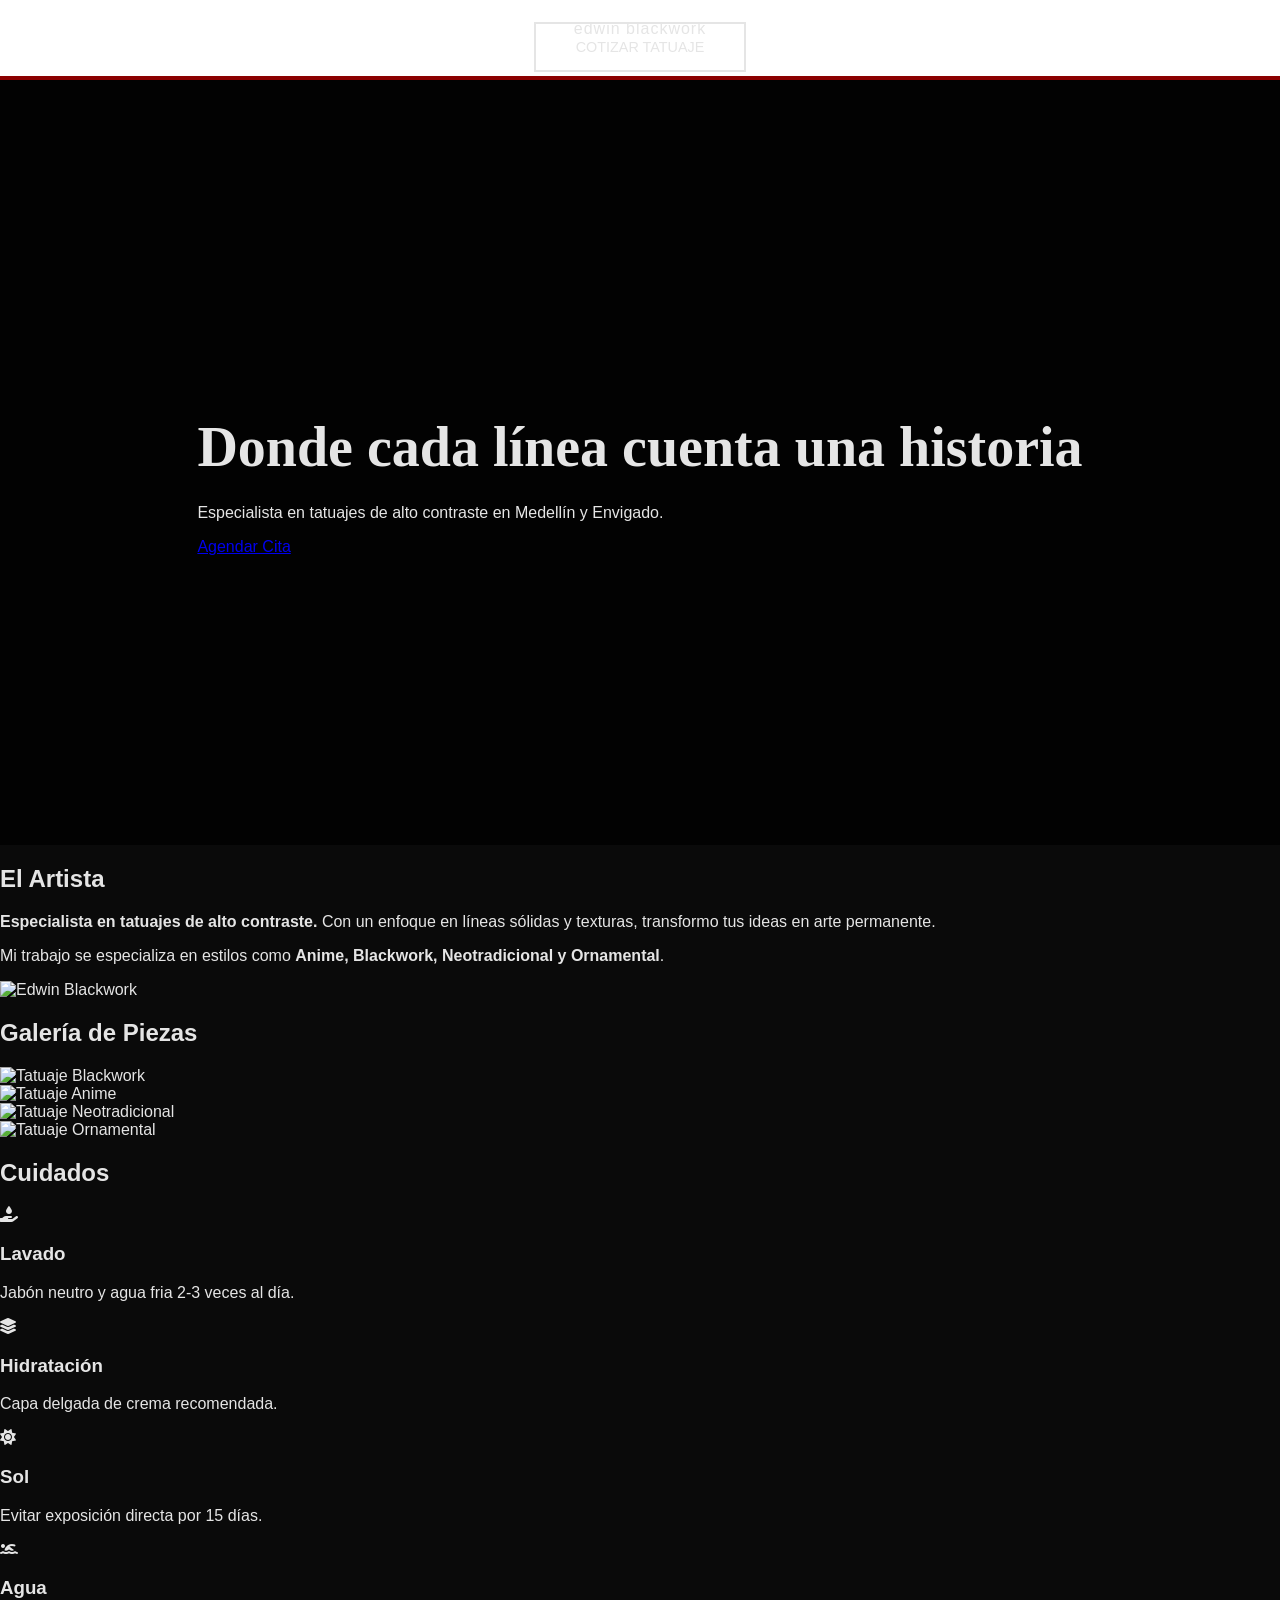
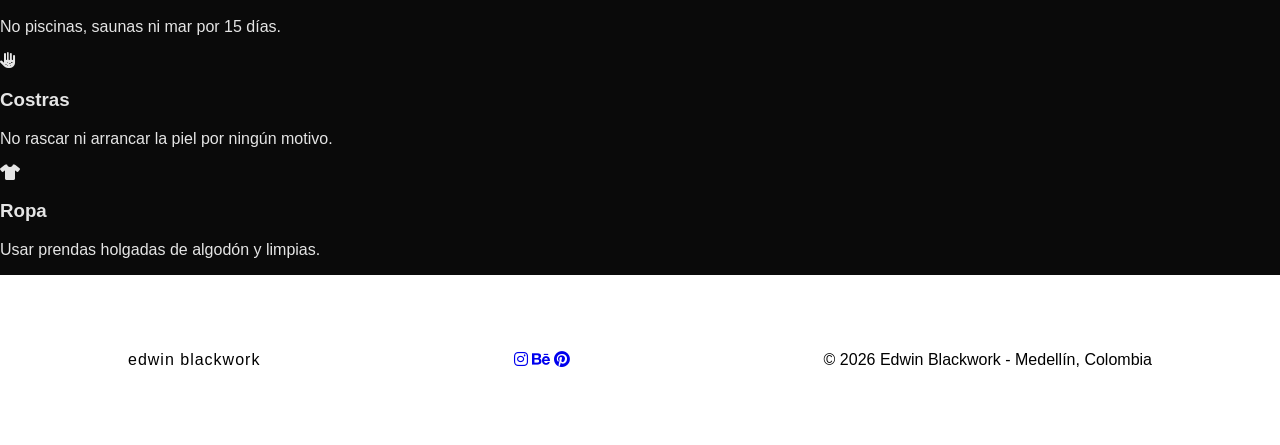
==== index.html @ 397b990a "Update index.html" ====
<!DOCTYPE html>
<html lang="es">
<head>
    <meta charset="UTF-8">
    <meta name="viewport" content="width=device-width, initial-scale=1.0">
    <title>Edwin Blackwork | Tattoo & Art Medellín</title>
    <link href="https://fonts.googleapis.com/css2?family=MedievalSharp&family=Montserrat:wght@300;400;700&display=swap" rel="stylesheet">
    <link rel="stylesheet" href="https://cdnjs.cloudflare.com/ajax/libs/font-awesome/6.0.0/css/all.min.css">
    <link rel="stylesheet" href="style.css">
</head>
<body>

    <header>
        <nav>
            <div class="logo">Edwin Blackwork</div>
            <a href="https://wa.me/573001234567" class="btn-cta">Cotizar Tatuaje</a>
        </nav>
    </header>

    <section class="hero">
        <div class="hero-content">
            <h1>Donde cada línea cuenta una historia</h1>
            <p>Especialista en tatuajes de alto contraste en Medellín y Envigado.</p>
            <a href="https://wa.me/573001234567" class="btn-main">Agendar Cita</a>
        </div>
    </section>

    <section class="about">
        <div class="about-container">
            <div class="about-text">
                <h2 class="section-title">El Artista</h2>
                <p><strong>Especialista en tatuajes de alto contraste.</strong> Con un enfoque en líneas sólidas y texturas, transformo tus ideas en arte permanente.</p>
                <p>Mi trabajo se especializa en estilos como <strong>Anime, Blackwork, Neotradicional y Ornamental</strong>.</p>
            </div>
            <div class="about-image">
                <!-- Aquí puedes poner tu foto de perfil -->
                <img src="perfil-edwin.jpg" alt="Edwin Blackwork">
            </div>
        </div>
    </section>

    <section class="gallery">
        <h2 class="section-title">Galería de Piezas</h2>
        <div class="gallery-grid">
            <!-- Todas las fotos aquí deben ser 1080x1350 -->
            <div class="gallery-item">
                <img src="tatuaje1.jpg" alt="Tatuaje Blackwork">
            </div>
            <div class="gallery-item">
                <img src="tatuaje2.jpg" alt="Tatuaje Anime">
            </div>
            <div class="gallery-item">
                <img src="tatuaje3.jpg" alt="Tatuaje Neotradicional">
            </div>
            <div class="gallery-item">
                <img src="tatuaje4.jpg" alt="Tatuaje Ornamental">
            </div>
        </div>
    </section>

    <section class="aftercare">
        <h2 class="section-title">Cuidados</h2>
        <div class="care-grid">
            <div class="care-item"><i class="fas fa-hand-holding-droplet"></i><h3>Lavado</h3><p>Jabón neutro y agua fria 2-3 veces al día.</p></div>
            <div class="care-item"><i class="fas fa-layer-group"></i><h3>Hidratación</h3><p>Capa delgada de crema recomendada.</p></div>
            <div class="care-item"><i class="fas fa-sun"></i><h3>Sol</h3><p>Evitar exposición directa por 15 días.</p></div>
            <div class="care-item"><i class="fas fa-swimmer"></i><h3>Agua</h3><p>No piscinas, saunas ni mar por 15 días.</p></div>
            <div class="care-item"><i class="fas fa-hand-dots"></i><h3>Costras</h3><p>No rascar ni arrancar la piel por ningún motivo.</p></div>
            <div class="care-item"><i class="fas fa-shirt"></i><h3>Ropa</h3><p>Usar prendas holgadas de algodón y limpias.</p></div>
        </div>
    </section>

    <footer>
        <div class="footer-logo">Edwin Blackwork</div>
        <div class="social-icons">
            <a href="https://www.instagram.com/edwinblackwork" target="_blank"><i class="fab fa-instagram"></i></a>
            <a href="#"><i class="fab fa-behance"></i></a>
            <a href="#"><i class="fab fa-pinterest"></i></a>
        </div>
        <p class="copyright">&copy; 2026 Edwin Blackwork - Medellín, Colombia</p>
    </footer>

</body>
</html>
---- style.css ----
:root {
    --negro-fondo: #0a0a0a;
    --rojo-acento: #8b0000;
    --blanco-texto: #e5e5e5;
    --gris-oscuro: #1a1a1a;
}

* {
    box-sizing: border-box;
}

body {
    margin: 0;
    font-family: 'Oswald', sans-serif;
    background-color: var(--negro-fondo);
    color: var(--blanco-texto);
    overflow-x: hidden;
}

header {
    background: #ffffff;
    padding: 20px 0;
    text-align: center;
    border-bottom: 4px solid var(--rojo-acento);
}

.logo {
  font-family: 'Uncial Antiqua', serif !cite: 1;
    text-transform: lowercase; 
    letter-spacing: 1px;
}

nav a {
    margin: 0 15px;
    text-decoration: none;
    color: #000;
    text-transform: uppercase;
    font-size: 0.9rem;
    font-weight: 500;
}

.hero {
    height: 85vh;
    background: linear-gradient(rgba(0,0,0,0.8), rgba(0,0,0,0.8)), url('https://via.placeholder.com/1920x1080/000/333?text=Edwin+Blackwork+Studio');
    background-size: cover;
    background-position: center;
    display: flex;
    flex-direction: column;
    justify-content: center;
    align-items: center;
}

.hero h1 {
    font-family: 'UnifrakturMaguntia', cursive;
    font-size: 3.5rem;
    margin-bottom: 25px;
    text-align: center;
}

.btn-cta {
    border: 2px solid var(--blanco-texto);
    color: var(--blanco-texto);
    padding: 15px 40px;
    text-decoration: none;
    transition: 0.4s ease;
}

.btn-cta:hover {
    background: var(--rojo-acento);
    border-color: var(--rojo-acento);
}

.services {
    display: flex;
    flex-wrap: wrap;
    justify-content: center;
    padding: 100px 5%;
    gap: 30px;
}

.service-card {
    width: 300px;
    text-align: center;
}

.service-card img {
    width: 100%;
    height: 400px;
    object-fit: cover;
    border: 1px solid var(--gris-oscuro);
}

.welcome {
    display: flex;
    flex-wrap: wrap;
    background: #fff;
    color: #000;
}

.welcome-img {
    flex: 1 1 500px;
    min-height: 400px;
    background: url('https://via.placeholder.com/800x800/222/8b0000?text=Edwin+Art') center/cover;
}

.welcome-text {
    flex: 1 1 500px;
    padding: 80px 50px;
}

.welcome-text h2 {
    font-family: 'Uncial Antiqua', serif !cite: 1;
    text-transform: lowercase; 
    letter-spacing: 1px;
}

.btn-dark {
    background: var(--rojo-acento);
    color: #fff;
    padding: 12px 30px;
    text-decoration: none;
    display: inline-block;
    margin-top: 25px;
}

.specializing {
    padding: 50px 0;
    background: #000;
    text-align: center;
}

.spec-title {
   font-family: 'Uncial Antiqua', serif !cite: 1;
    text-transform: lowercase; 
    letter-spacing: 1px;
}

.specializing span:not(.spec-title) {
    margin: 0 15px;
    font-size: 1.1rem;
    letter-spacing: 3px;
}

footer {
    background: #fff;
    color: #000;
    padding: 60px 10%;
    display: flex;
    justify-content: space-between;
    align-items: center;
    flex-wrap: wrap;
    gap: 20px;
}

.footer-logo {
    font-family: 'Uncial Antiqua', serif !cite: 1;
    text-transform: lowercase; 
    letter-spacing: 1px;
}
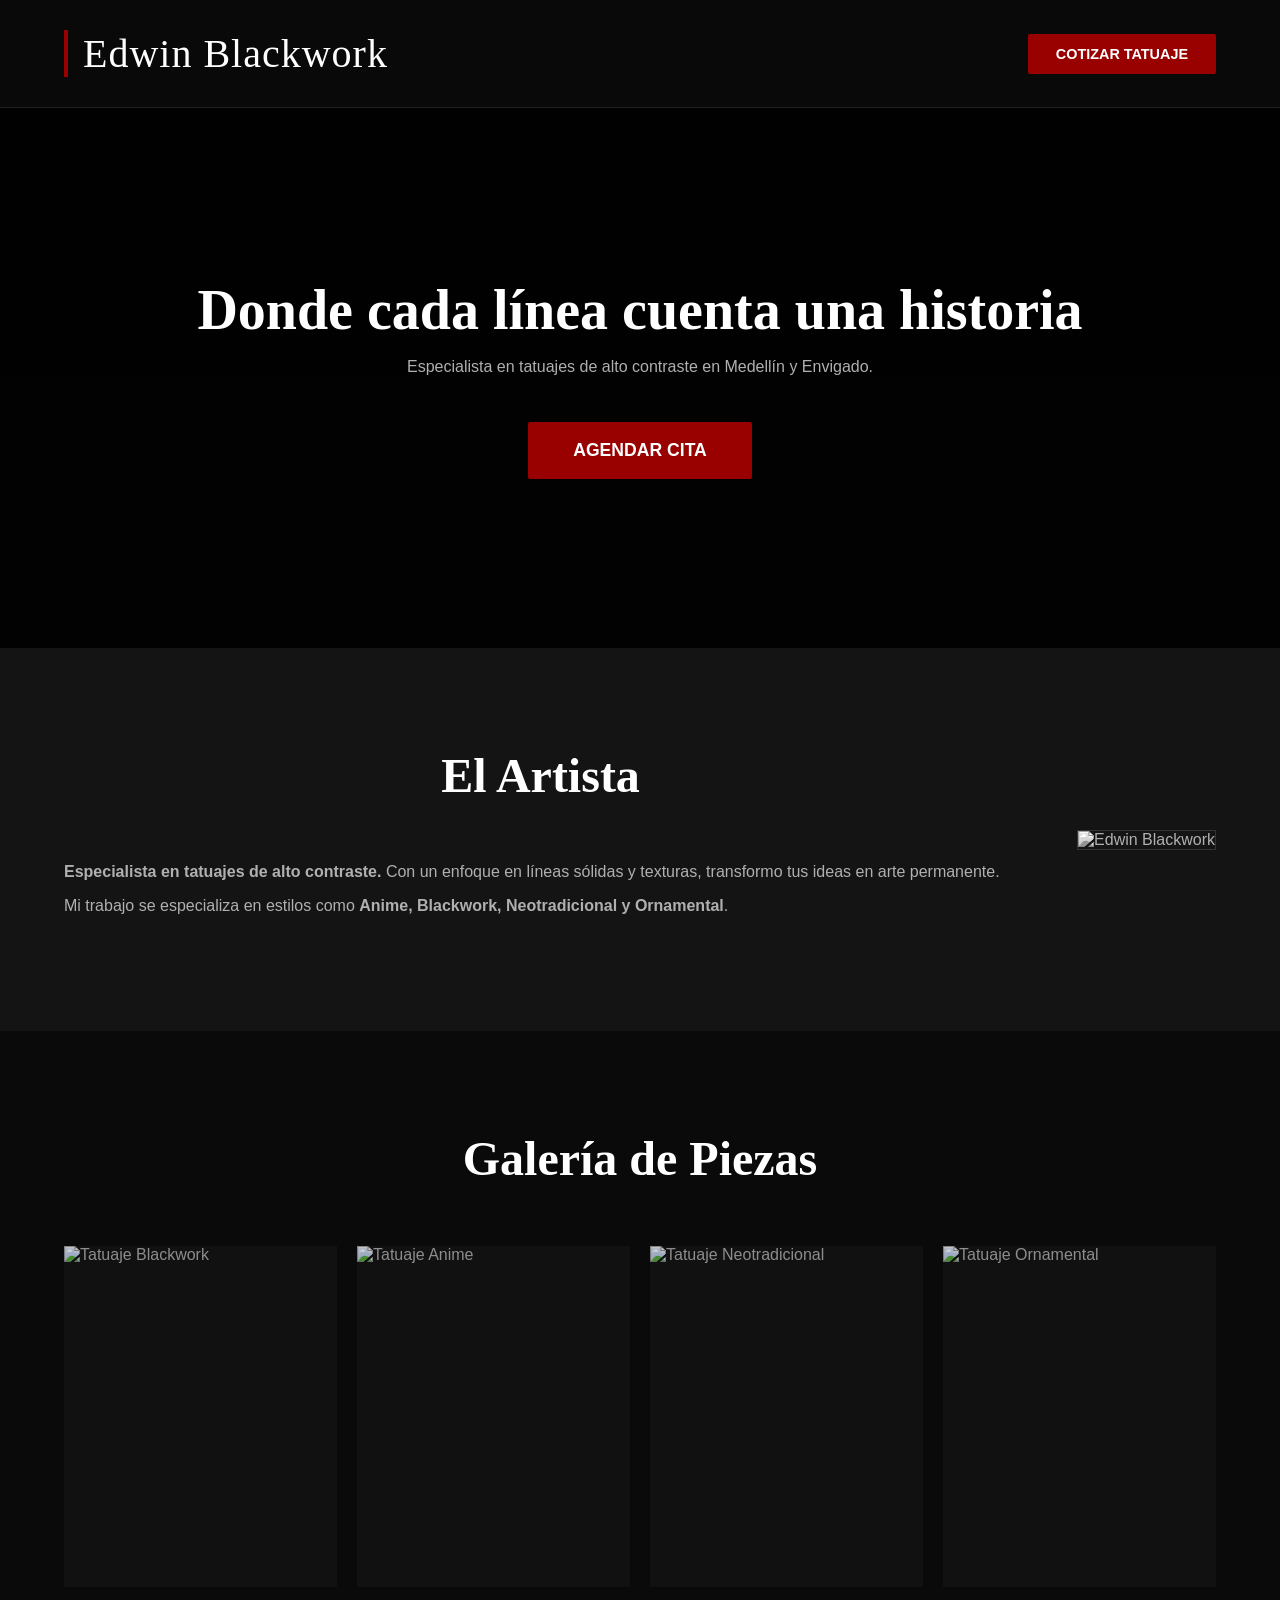
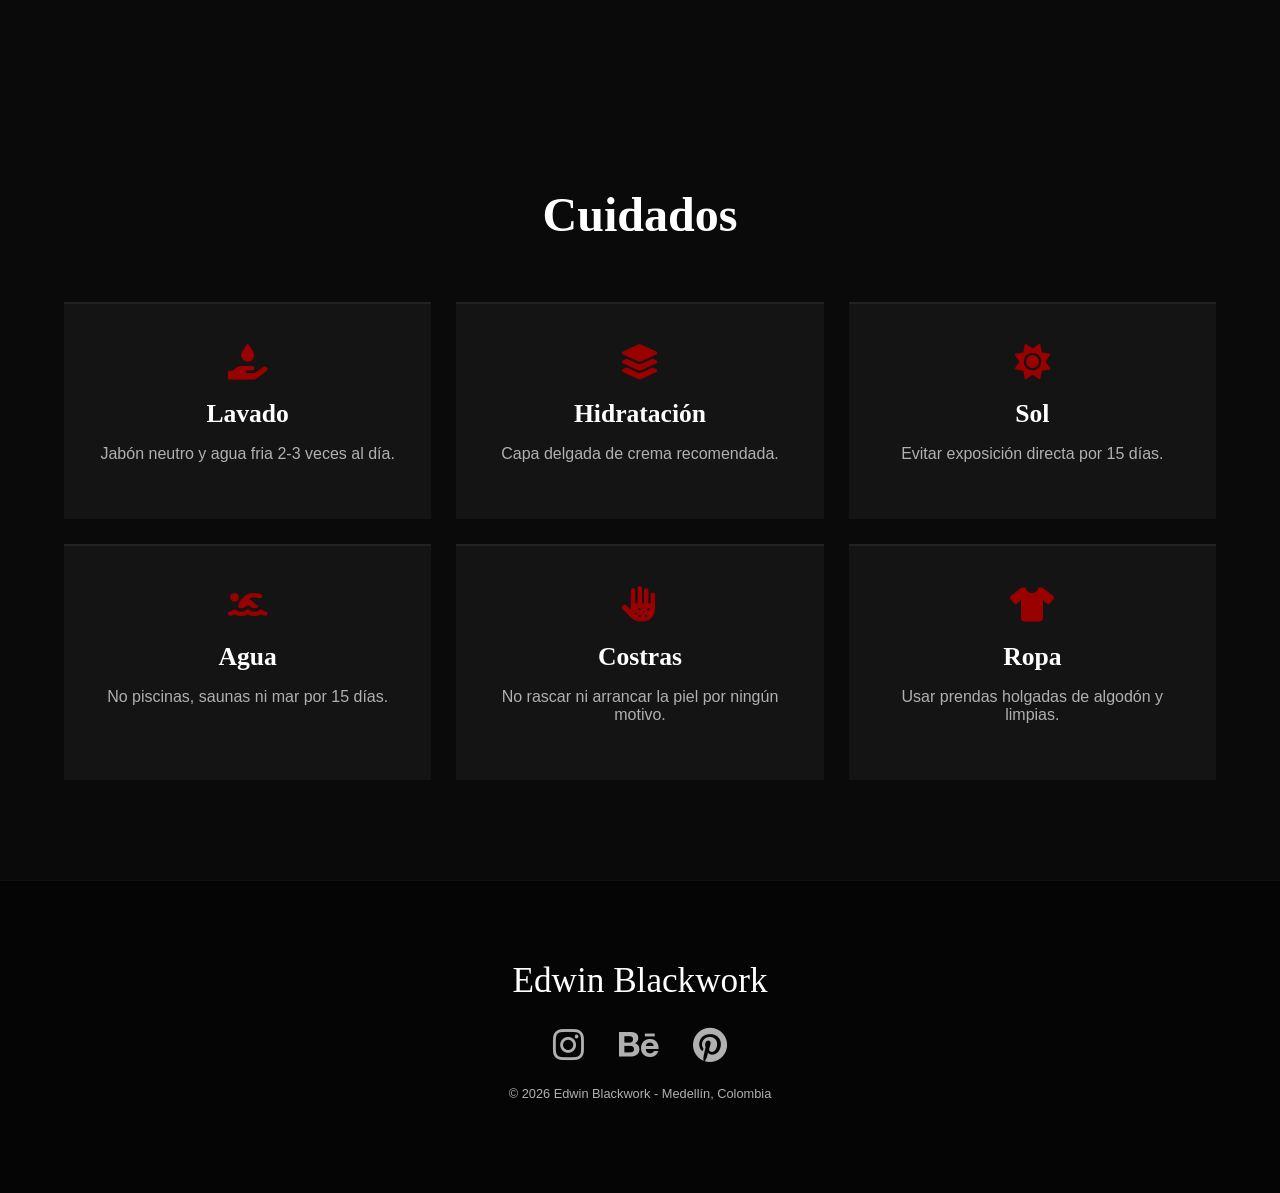
==== commit a23613ce: "Update index.html" ====
--- a/index.html
+++ b/index.html
@@ -13,7 +13,7 @@
     <header>
         <nav>
             <div class="logo">Edwin Blackwork</div>
-            <a href="https://wa.me/573001234567" class="btn-cta">Cotizar Tatuaje</a>
+            <a href="https://wa.me/573126573841" class="btn-cta">Cotizar Tatuaje</a>
         </nav>
     </header>
 
@@ -21,7 +21,7 @@
         <div class="hero-content">
             <h1>Donde cada línea cuenta una historia</h1>
             <p>Especialista en tatuajes de alto contraste en Medellín y Envigado.</p>
-            <a href="https://wa.me/573001234567" class="btn-main">Agendar Cita</a>
+            <a href="https://wa.me/573126573841" class="btn-main">Agendar Cita</a>
         </div>
     </section>
 
@@ -34,7 +34,7 @@
             </div>
             <div class="about-image">
                 <!-- Aquí puedes poner tu foto de perfil -->
-                <img src="perfil-edwin.jpg" alt="Edwin Blackwork">
+                <img src="perfil-edwin-blackwork.jpg" alt="Edwin Blackwork">
             </div>
         </div>
     </section>
@@ -74,8 +74,8 @@
         <div class="footer-logo">Edwin Blackwork</div>
         <div class="social-icons">
             <a href="https://www.instagram.com/edwinblackwork" target="_blank"><i class="fab fa-instagram"></i></a>
-            <a href="#"><i class="fab fa-behance"></i></a>
-            <a href="#"><i class="fab fa-pinterest"></i></a>
+            <a href="https://www.behance.net/edwinblackwork"><i class="fab fa-behance"></i></a>
+            <a href="https://co.pinterest.com/edwinblackwork/"><i class="fab fa-pinterest"></i></a>
         </div>
         <p class="copyright">&copy; 2026 Edwin Blackwork - Medellín, Colombia</p>
     </footer>
--- a/style.css
+++ b/style.css
@@ -1,159 +1,132 @@
 :root {
     --negro-fondo: #0a0a0a;
-    --rojo-acento: #8b0000;
-    --blanco-texto: #e5e5e5;
-    --gris-oscuro: #1a1a1a;
-}
-
-* {
-    box-sizing: border-box;
+    --negro-tarjeta: #141414;
+    --rojo-detalles: #990000;
+    --blanco-titulos: #ffffff;
+    --gris-texto: #b0b0b0;
 }
 
 body {
+    background-color: var(--negro-fondo);
+    color: var(--gris-texto);
+    font-family: 'Montserrat', sans-serif;
     margin: 0;
-    font-family: 'Oswald', sans-serif;
-    background-color: var(--negro-fondo);
-    color: var(--blanco-texto);
-    overflow-x: hidden;
+}
+
+h1, h2, h3, .logo, .footer-logo {
+    font-family: 'MedievalSharp', cursive;
+    color: var(--blanco-titulos);
+    margin: 0;
 }
 
 header {
-    background: #ffffff;
-    padding: 20px 0;
-    text-align: center;
-    border-bottom: 4px solid var(--rojo-acento);
+    background: rgba(10, 10, 10, 0.98);
+    padding: 30px 5%;
+    border-bottom: 1px solid #222;
+    position: sticky;
+    top: 0;
+    z-index: 1000;
+}
+
+nav {
+    display: flex;
+    justify-content: space-between;
+    align-items: center;
+    max-width: 1400px;
+    margin: 0 auto;
 }
 
 .logo {
-  font-family: 'Uncial Antiqua', serif !cite: 1;
-    text-transform: lowercase; 
+    font-size: 2.5rem;
     letter-spacing: 1px;
+    border-left: 4px solid var(--rojo-detalles);
+    padding-left: 15px;
 }
 
-nav a {
-    margin: 0 15px;
+.btn-cta, .btn-main {
+    background-color: var(--rojo-detalles);
+    color: white;
+    padding: 12px 28px;
     text-decoration: none;
-    color: #000;
+    border-radius: 2px;
+    font-weight: 700;
     text-transform: uppercase;
     font-size: 0.9rem;
-    font-weight: 500;
+    transition: 0.3s;
 }
 
+.btn-main { padding: 18px 45px; font-size: 1.1rem; margin-top: 30px; display: inline-block; }
+.btn-cta:hover, .btn-main:hover { background-color: #bb0000; box-shadow: 0 0 15px rgba(153, 0, 0, 0.4); }
+
 .hero {
-    height: 85vh;
-    background: linear-gradient(rgba(0,0,0,0.8), rgba(0,0,0,0.8)), url('https://via.placeholder.com/1920x1080/000/333?text=Edwin+Blackwork+Studio');
+    height: 60vh;
+    display: flex;
+    align-items: center;
+    justify-content: center;
+    text-align: center;
+    background: linear-gradient(rgba(0,0,0,0.9), rgba(0,0,0,0.8)), url('banner.jpg');
     background-size: cover;
     background-position: center;
-    display: flex;
-    flex-direction: column;
-    justify-content: center;
-    align-items: center;
 }
 
-.hero h1 {
-    font-family: 'UnifrakturMaguntia', cursive;
-    font-size: 3.5rem;
-    margin-bottom: 25px;
+.hero h1 { font-size: 3.5rem; margin-bottom: 15px; }
+
+.section-title {
     text-align: center;
+    font-size: 3rem;
+    margin-bottom: 60px;
 }
 
-.btn-cta {
-    border: 2px solid var(--blanco-texto);
-    color: var(--blanco-texto);
-    padding: 15px 40px;
-    text-decoration: none;
-    transition: 0.4s ease;
+.about { padding: 100px 5%; background: var(--negro-tarjeta); }
+.about-container { max-width: 1200px; margin: 0 auto; display: flex; align-items: center; gap: 60px; flex-wrap: wrap; }
+.about-text { flex: 1; min-width: 300px; }
+.about-image img { width: 100%; max-width: 400px; border: 1px solid #333; filter: grayscale(100%); }
+
+/* Galería Optimizada para 1080x1350 */
+.gallery { padding: 100px 5%; }
+.gallery-grid { 
+    display: grid; 
+    grid-template-columns: repeat(auto-fit, minmax(250px, 1fr)); 
+    gap: 20px; 
+    max-width: 1200px; 
+    margin: 0 auto; 
+}
+.gallery-item { 
+    position: relative; 
+    overflow: hidden; 
+    aspect-ratio: 1080 / 1350; /* Esto fuerza la proporción de Instagram */
+    background: #111;
+}
+.gallery-item img { 
+    width: 100%; 
+    height: 100%; 
+    object-fit: cover; /* Asegura que la foto llene el espacio sin deformarse */
+    filter: brightness(0.8); 
+    transition: 0.5s; 
+}
+.gallery-item:hover img { filter: brightness(1); transform: scale(1.03); }
+
+/* Cuidados: 3 columnas arriba y 3 abajo */
+.aftercare { padding: 100px 5%; max-width: 1200px; margin: 0 auto; }
+.care-grid { display: grid; grid-template-columns: repeat(3, 1fr); gap: 25px; }
+
+@media (max-width: 900px) {
+    .care-grid { grid-template-columns: 1fr; }
+    .hero h1 { font-size: 2.5rem; }
 }
 
-.btn-cta:hover {
-    background: var(--rojo-acento);
-    border-color: var(--rojo-acento);
+.care-item { 
+    background: var(--negro-tarjeta); 
+    padding: 40px 25px; 
+    text-align: center; 
+    border-top: 2px solid #222;
 }
+.care-item:hover { border-top: 2px solid var(--rojo-detalles); }
+.care-item i { font-size: 2.2rem; color: var(--rojo-detalles); margin-bottom: 20px; }
+.care-item h3 { color: var(--blanco-titulos); margin-bottom: 15px; font-size: 1.6rem; }
 
-.services {
-    display: flex;
-    flex-wrap: wrap;
-    justify-content: center;
-    padding: 100px 5%;
-    gap: 30px;
-}
-
-.service-card {
-    width: 300px;
-    text-align: center;
-}
-
-.service-card img {
-    width: 100%;
-    height: 400px;
-    object-fit: cover;
-    border: 1px solid var(--gris-oscuro);
-}
-
-.welcome {
-    display: flex;
-    flex-wrap: wrap;
-    background: #fff;
-    color: #000;
-}
-
-.welcome-img {
-    flex: 1 1 500px;
-    min-height: 400px;
-    background: url('https://via.placeholder.com/800x800/222/8b0000?text=Edwin+Art') center/cover;
-}
-
-.welcome-text {
-    flex: 1 1 500px;
-    padding: 80px 50px;
-}
-
-.welcome-text h2 {
-    font-family: 'Uncial Antiqua', serif !cite: 1;
-    text-transform: lowercase; 
-    letter-spacing: 1px;
-}
-
-.btn-dark {
-    background: var(--rojo-acento);
-    color: #fff;
-    padding: 12px 30px;
-    text-decoration: none;
-    display: inline-block;
-    margin-top: 25px;
-}
-
-.specializing {
-    padding: 50px 0;
-    background: #000;
-    text-align: center;
-}
-
-.spec-title {
-   font-family: 'Uncial Antiqua', serif !cite: 1;
-    text-transform: lowercase; 
-    letter-spacing: 1px;
-}
-
-.specializing span:not(.spec-title) {
-    margin: 0 15px;
-    font-size: 1.1rem;
-    letter-spacing: 3px;
-}
-
-footer {
-    background: #fff;
-    color: #000;
-    padding: 60px 10%;
-    display: flex;
-    justify-content: space-between;
-    align-items: center;
-    flex-wrap: wrap;
-    gap: 20px;
-}
-
-.footer-logo {
-    font-family: 'Uncial Antiqua', serif !cite: 1;
-    text-transform: lowercase; 
-    letter-spacing: 1px;
-}
+footer { text-align: center; padding: 80px 5%; background: #050505; border-top: 1px solid #111; }
+.footer-logo { font-size: 2.2rem; margin-bottom: 25px; }
+.social-icons a { color: var(--gris-texto); font-size: 2.2rem; margin: 0 15px; transition: 0.3s; }
+.social-icons a:hover { color: var(--rojo-detalles); }
+.copyright { font-size: 0.8rem; margin-top: 20px; }
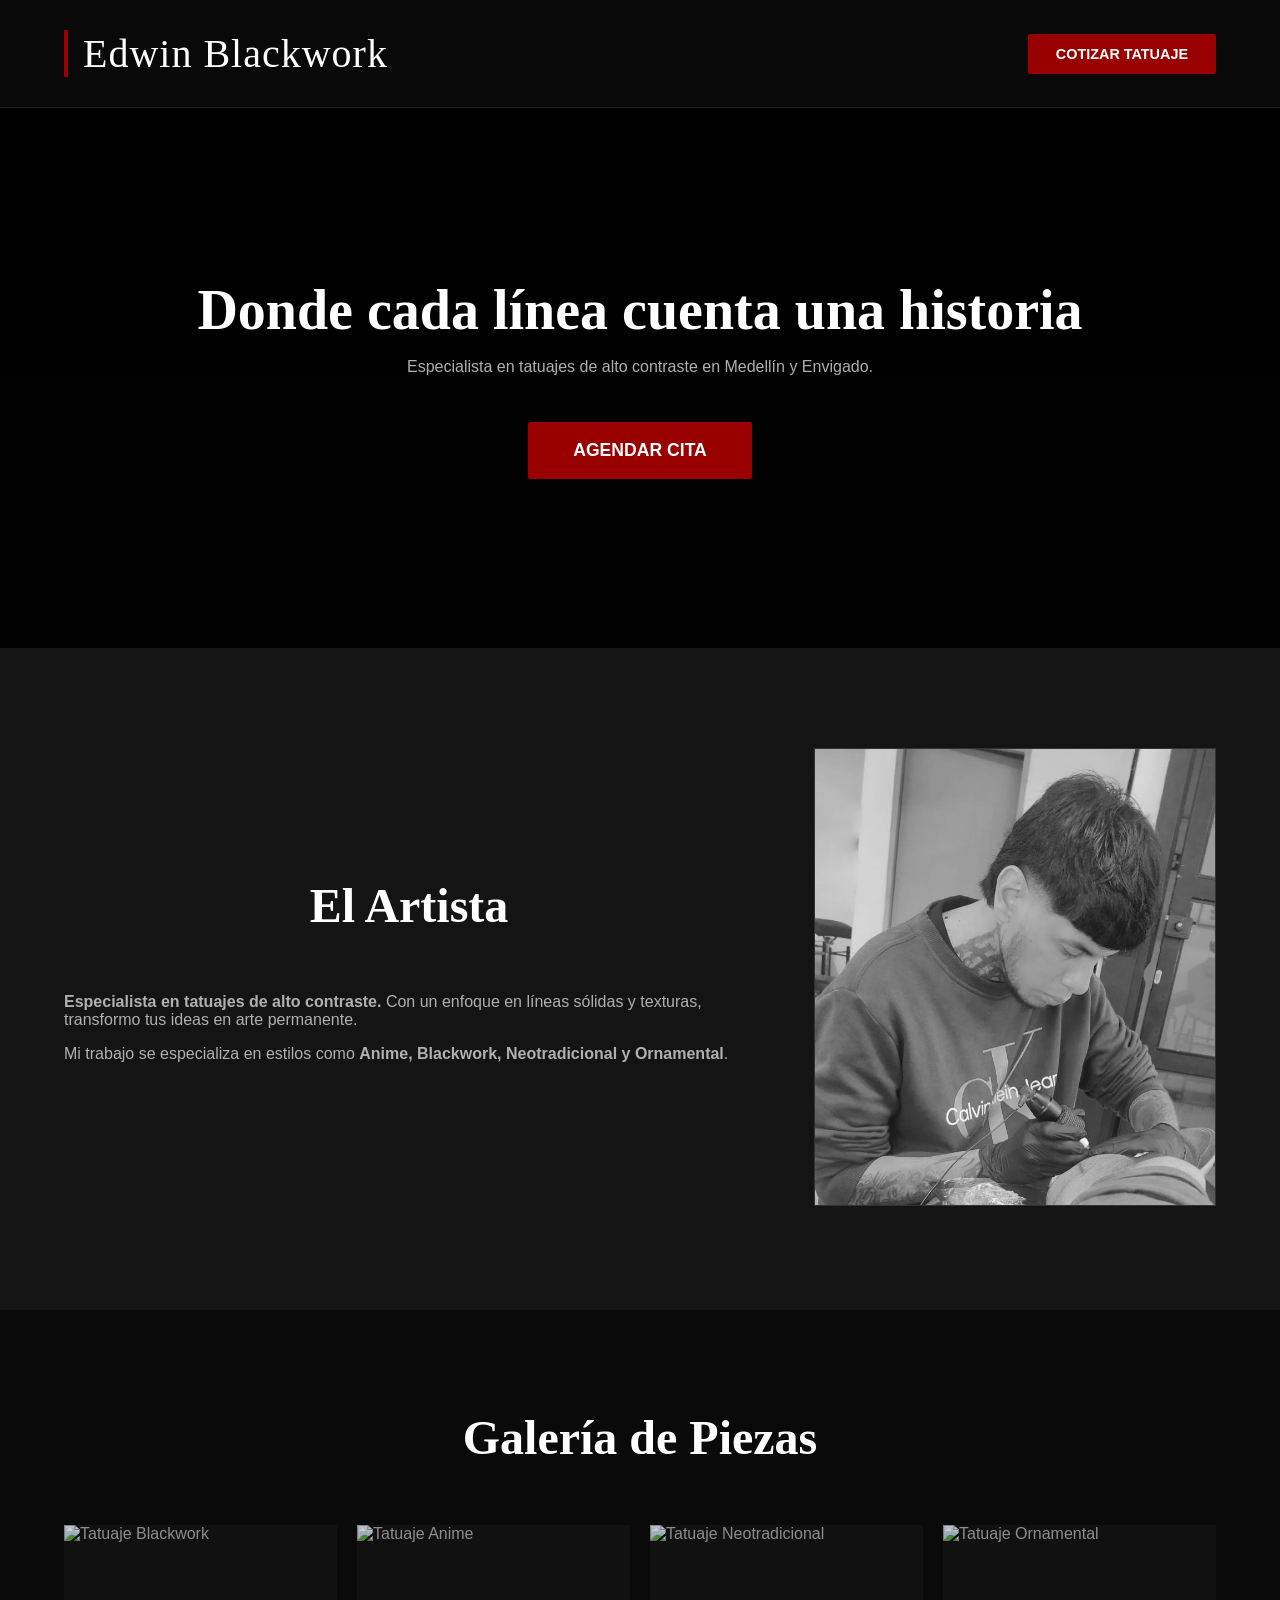
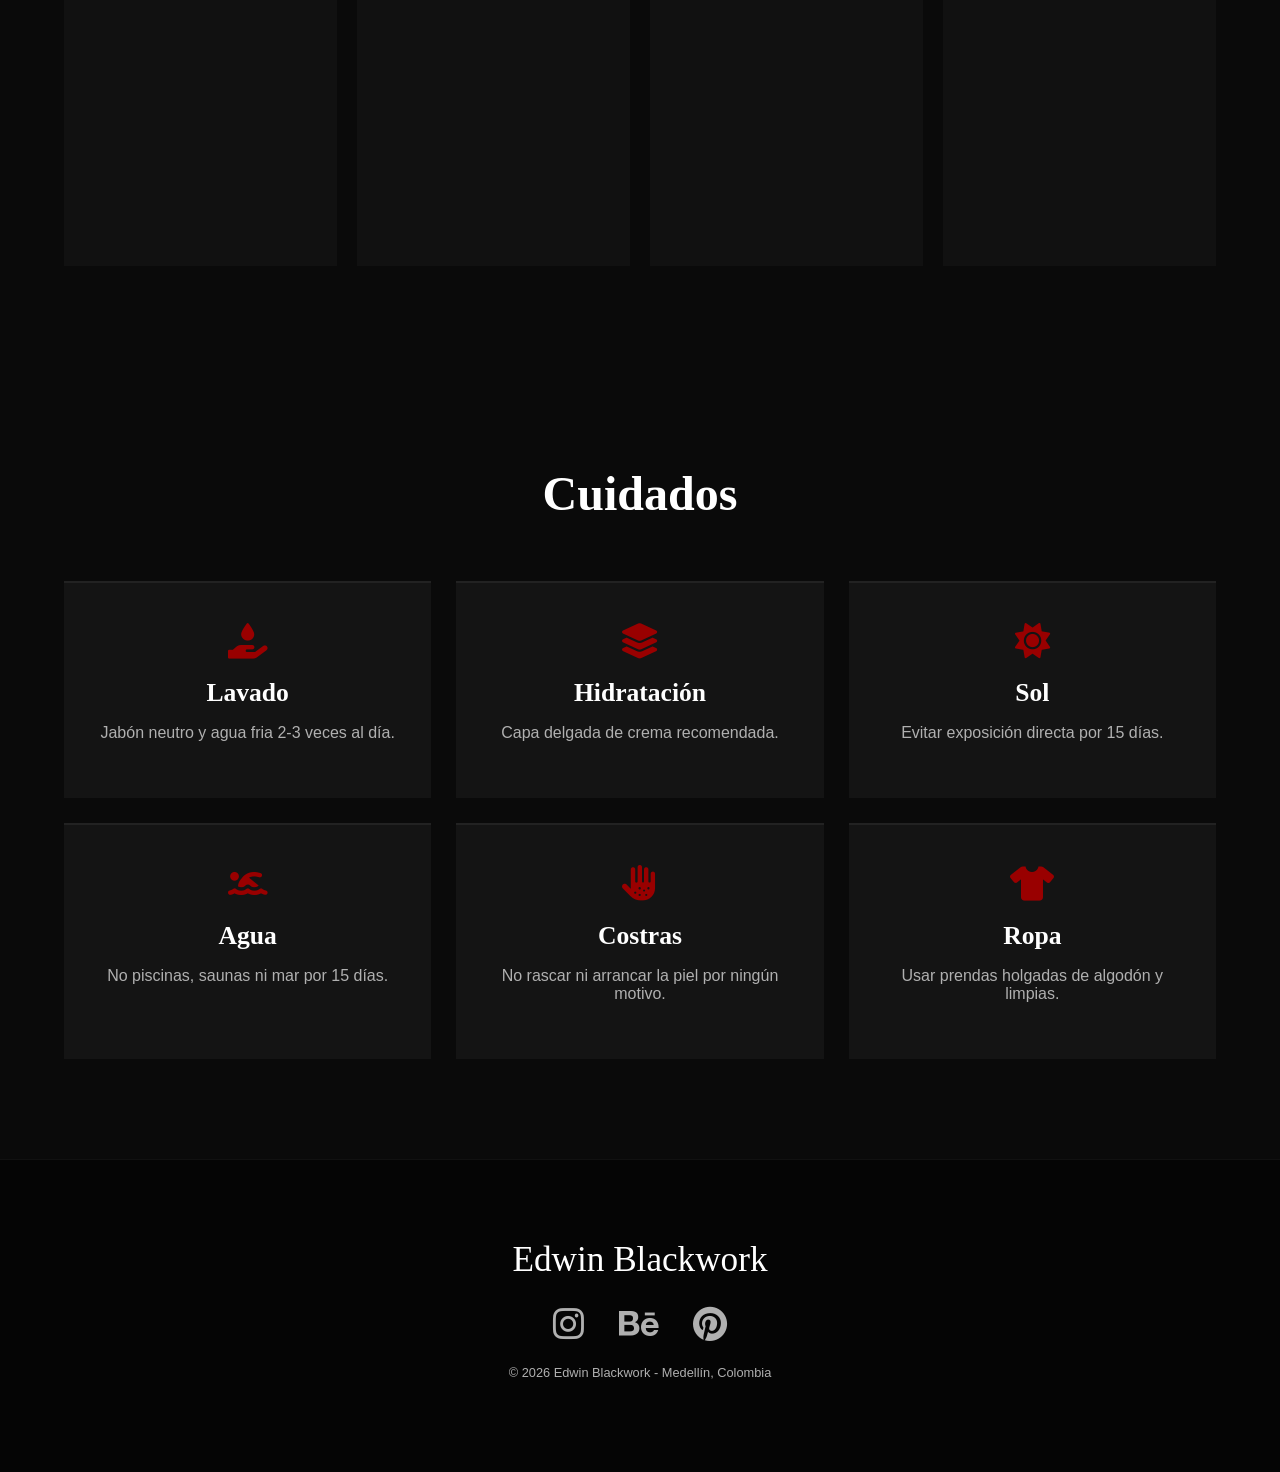
==== commit 8ca8e747: "Update index.html" ====
--- a/index.html
+++ b/index.html
@@ -34,7 +34,7 @@
             </div>
             <div class="about-image">
                 <!-- Aquí puedes poner tu foto de perfil -->
-                <img src="perfil-edwin-blackwork.jpg" alt="Edwin Blackwork">
+                <img src="edwin-blackwork-perfil.png" alt="Edwin Blackwork">
             </div>
         </div>
     </section>
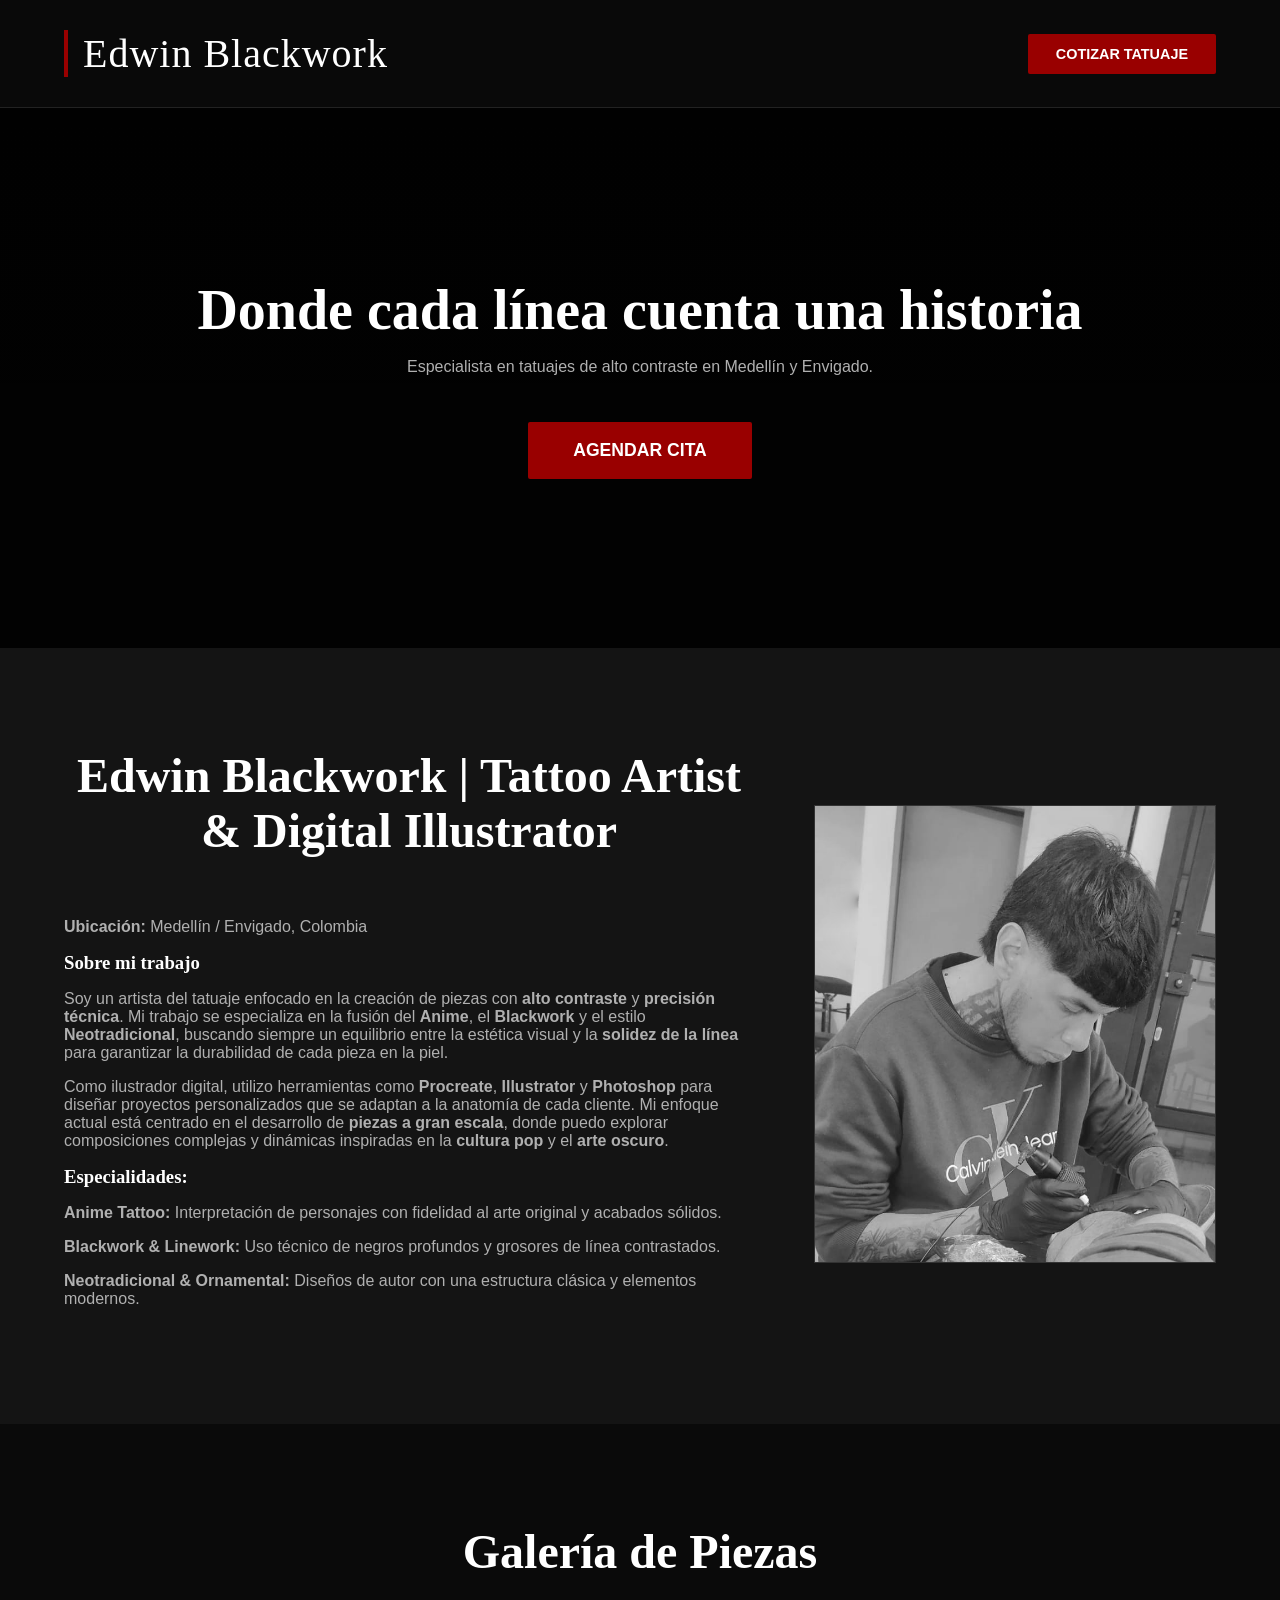
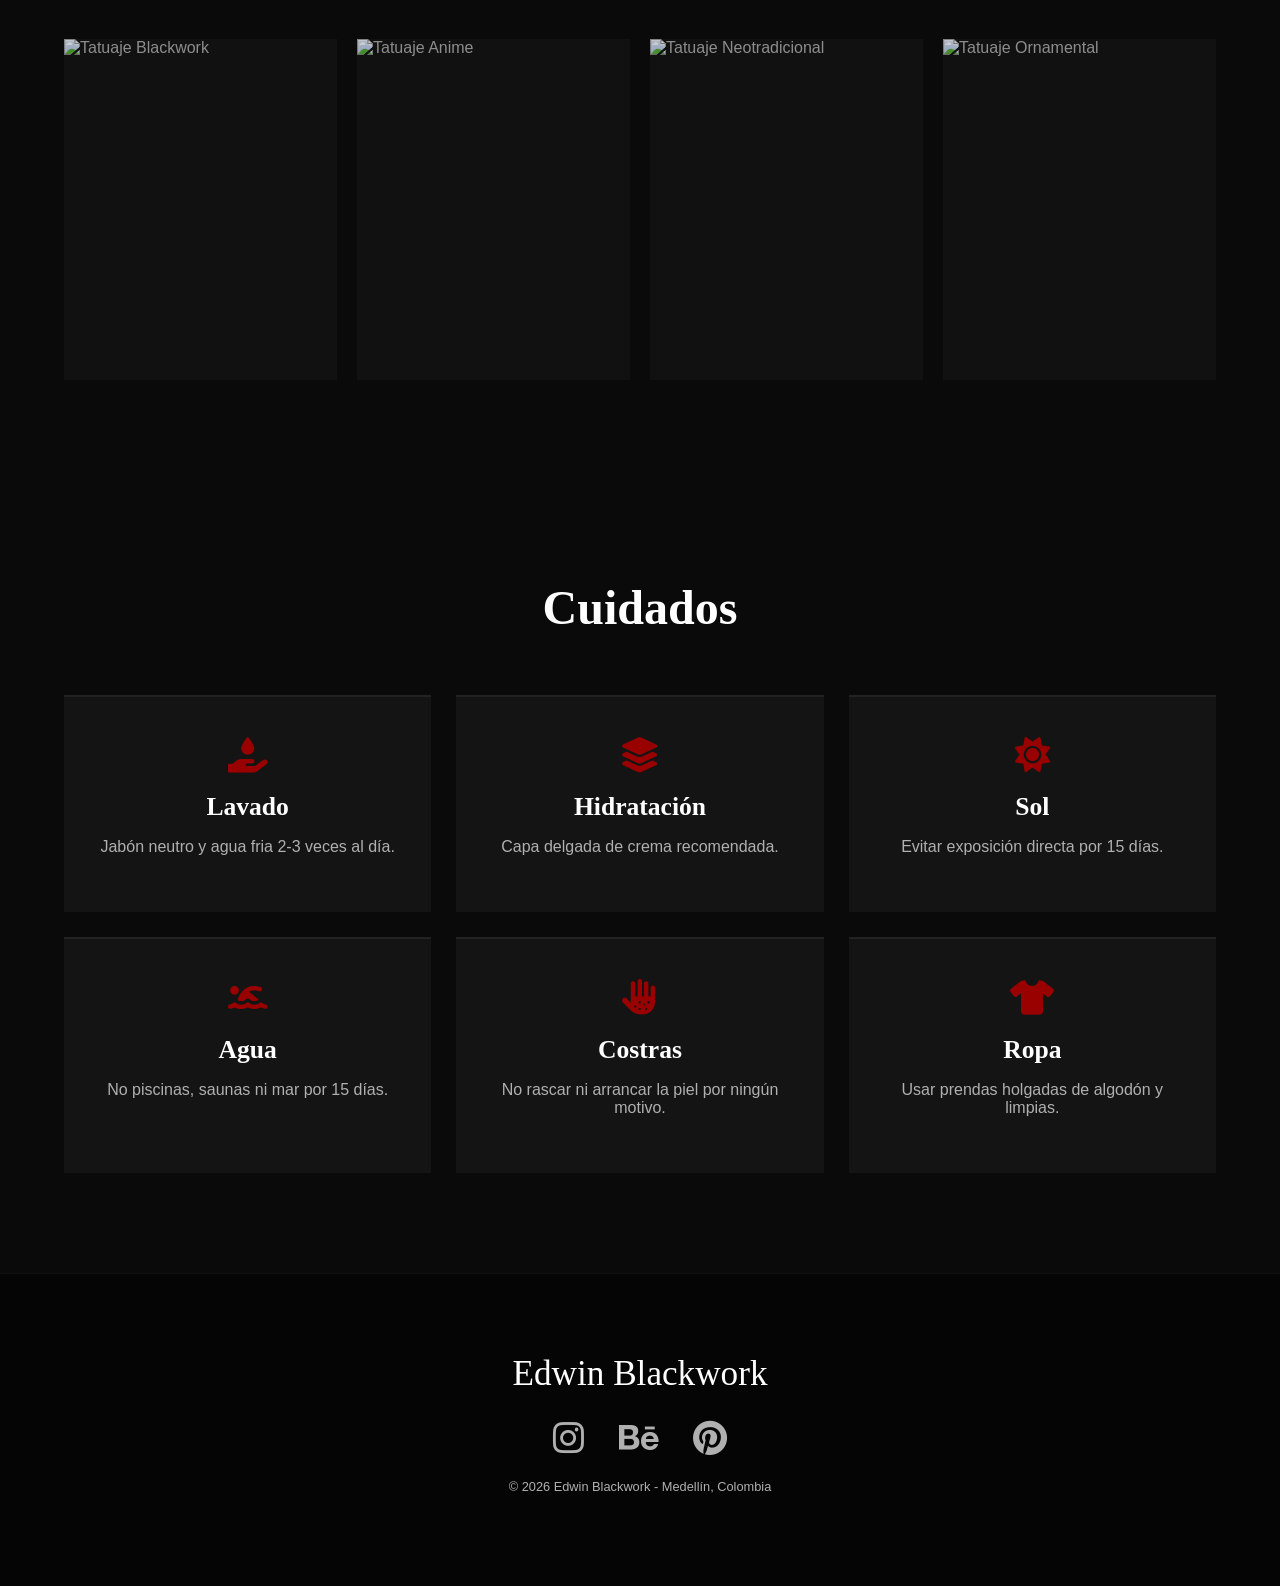
==== commit eeeafd1a: "Update index.html" ====
--- a/index.html
+++ b/index.html
@@ -28,9 +28,20 @@
     <section class="about">
         <div class="about-container">
             <div class="about-text">
-                <h2 class="section-title">El Artista</h2>
-                <p><strong>Especialista en tatuajes de alto contraste.</strong> Con un enfoque en líneas sólidas y texturas, transformo tus ideas en arte permanente.</p>
-                <p>Mi trabajo se especializa en estilos como <strong>Anime, Blackwork, Neotradicional y Ornamental</strong>.</p>
+               <h2 class="section-title">Edwin Blackwork | Tattoo Artist & Digital Illustrator</h2>
+    <p><strong>Ubicación:</strong> Medellín / Envigado, Colombia</p>
+
+    <h3>Sobre mi trabajo</h3>
+    <p>Soy un artista del tatuaje enfocado en la creación de piezas con <strong>alto contraste</strong> y <strong>precisión técnica</strong>. Mi trabajo se especializa en la fusión del <strong>Anime</strong>, el <strong>Blackwork</strong> y el estilo <strong>Neotradicional</strong>, buscando siempre un equilibrio entre la estética visual y la <strong>solidez de la línea</strong> para garantizar la durabilidad de cada pieza en la piel.</p>
+
+    <p>Como ilustrador digital, utilizo herramientas como <strong>Procreate</strong>, <strong>Illustrator</strong> y <strong>Photoshop</strong> para diseñar proyectos personalizados que se adaptan a la anatomía de cada cliente. Mi enfoque actual está centrado en el desarrollo de <strong>piezas a gran escala</strong>, donde puedo explorar composiciones complejas y dinámicas inspiradas en la <strong>cultura pop</strong> y el <strong>arte oscuro</strong>.</p>
+
+    <h3>Especialidades:</h3>
+    <p><strong>Anime Tattoo:</strong> Interpretación de personajes con fidelidad al arte original y acabados sólidos.</p>
+
+    <p><strong>Blackwork & Linework:</strong> Uso técnico de negros profundos y grosores de línea contrastados.</p>
+
+    <p><strong>Neotradicional & Ornamental:</strong> Diseños de autor con una estructura clásica y elementos modernos.</p>
             </div>
             <div class="about-image">
                 <!-- Aquí puedes poner tu foto de perfil -->
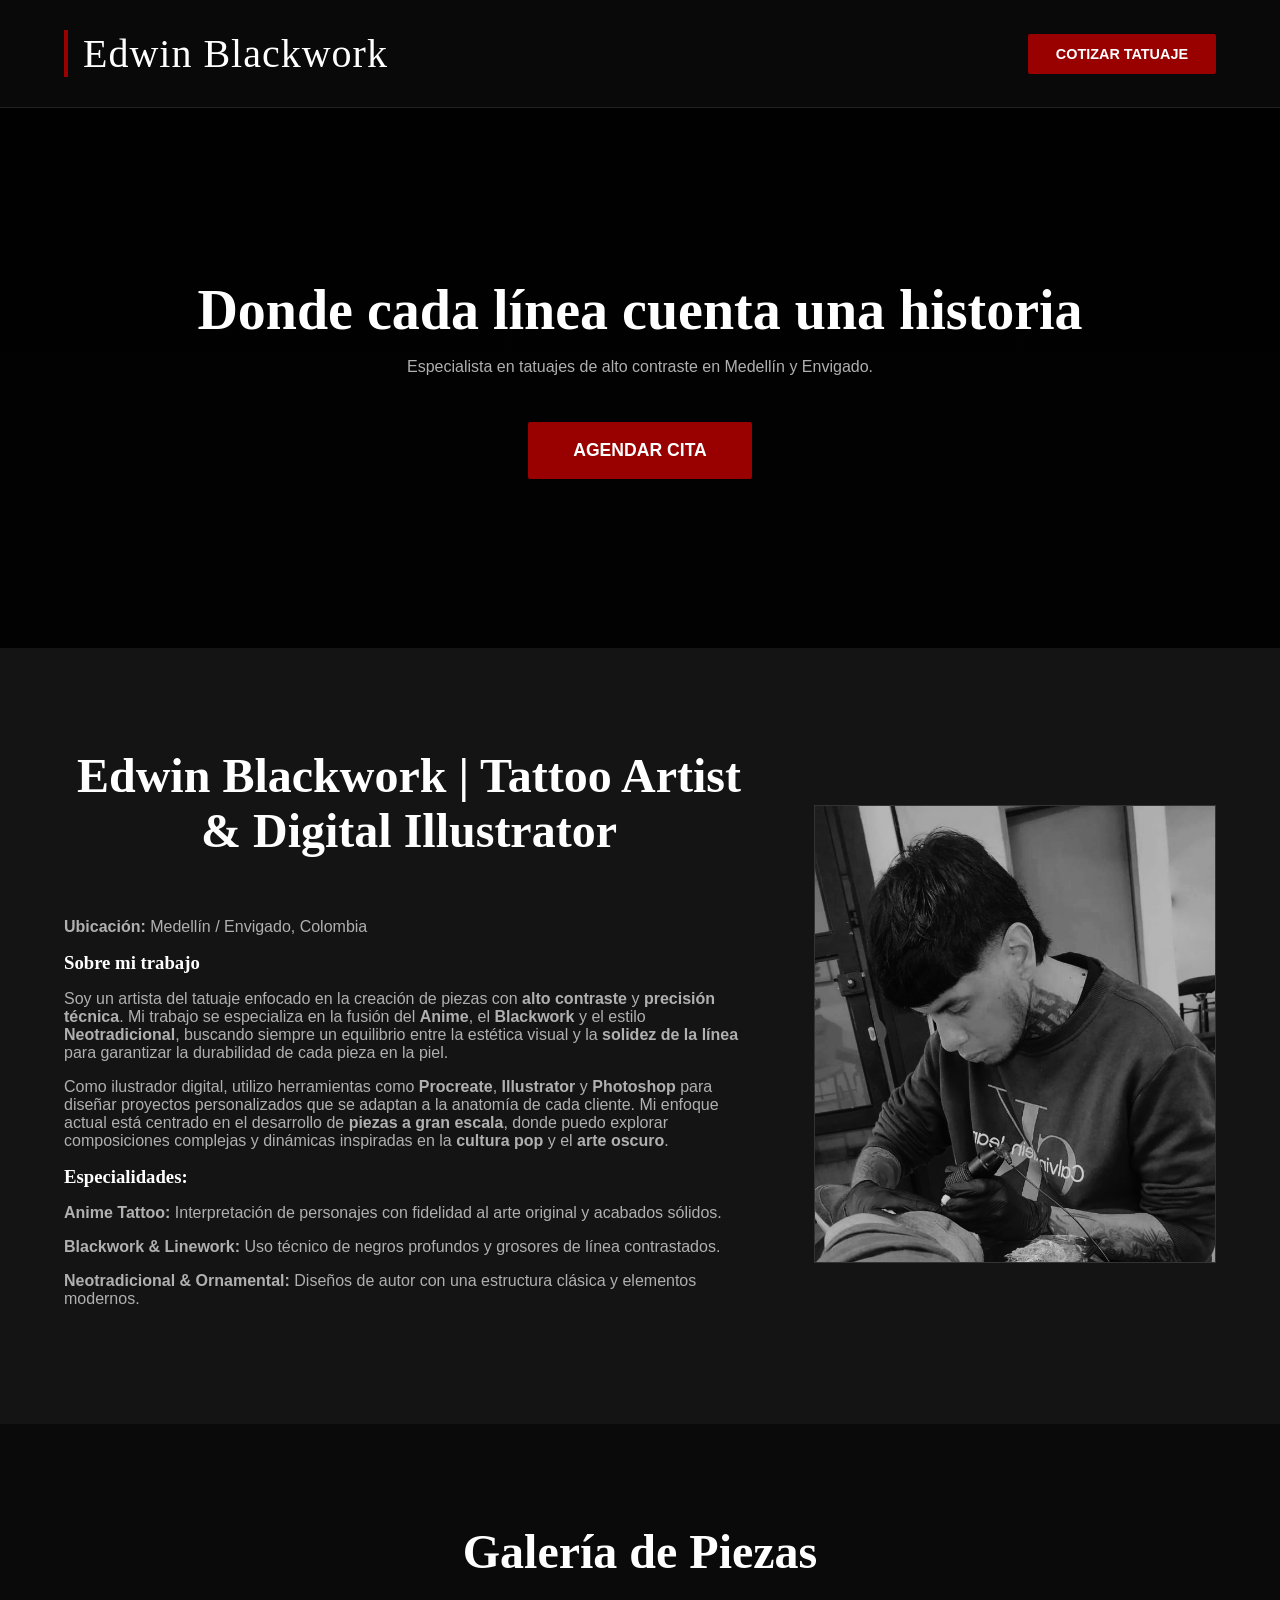
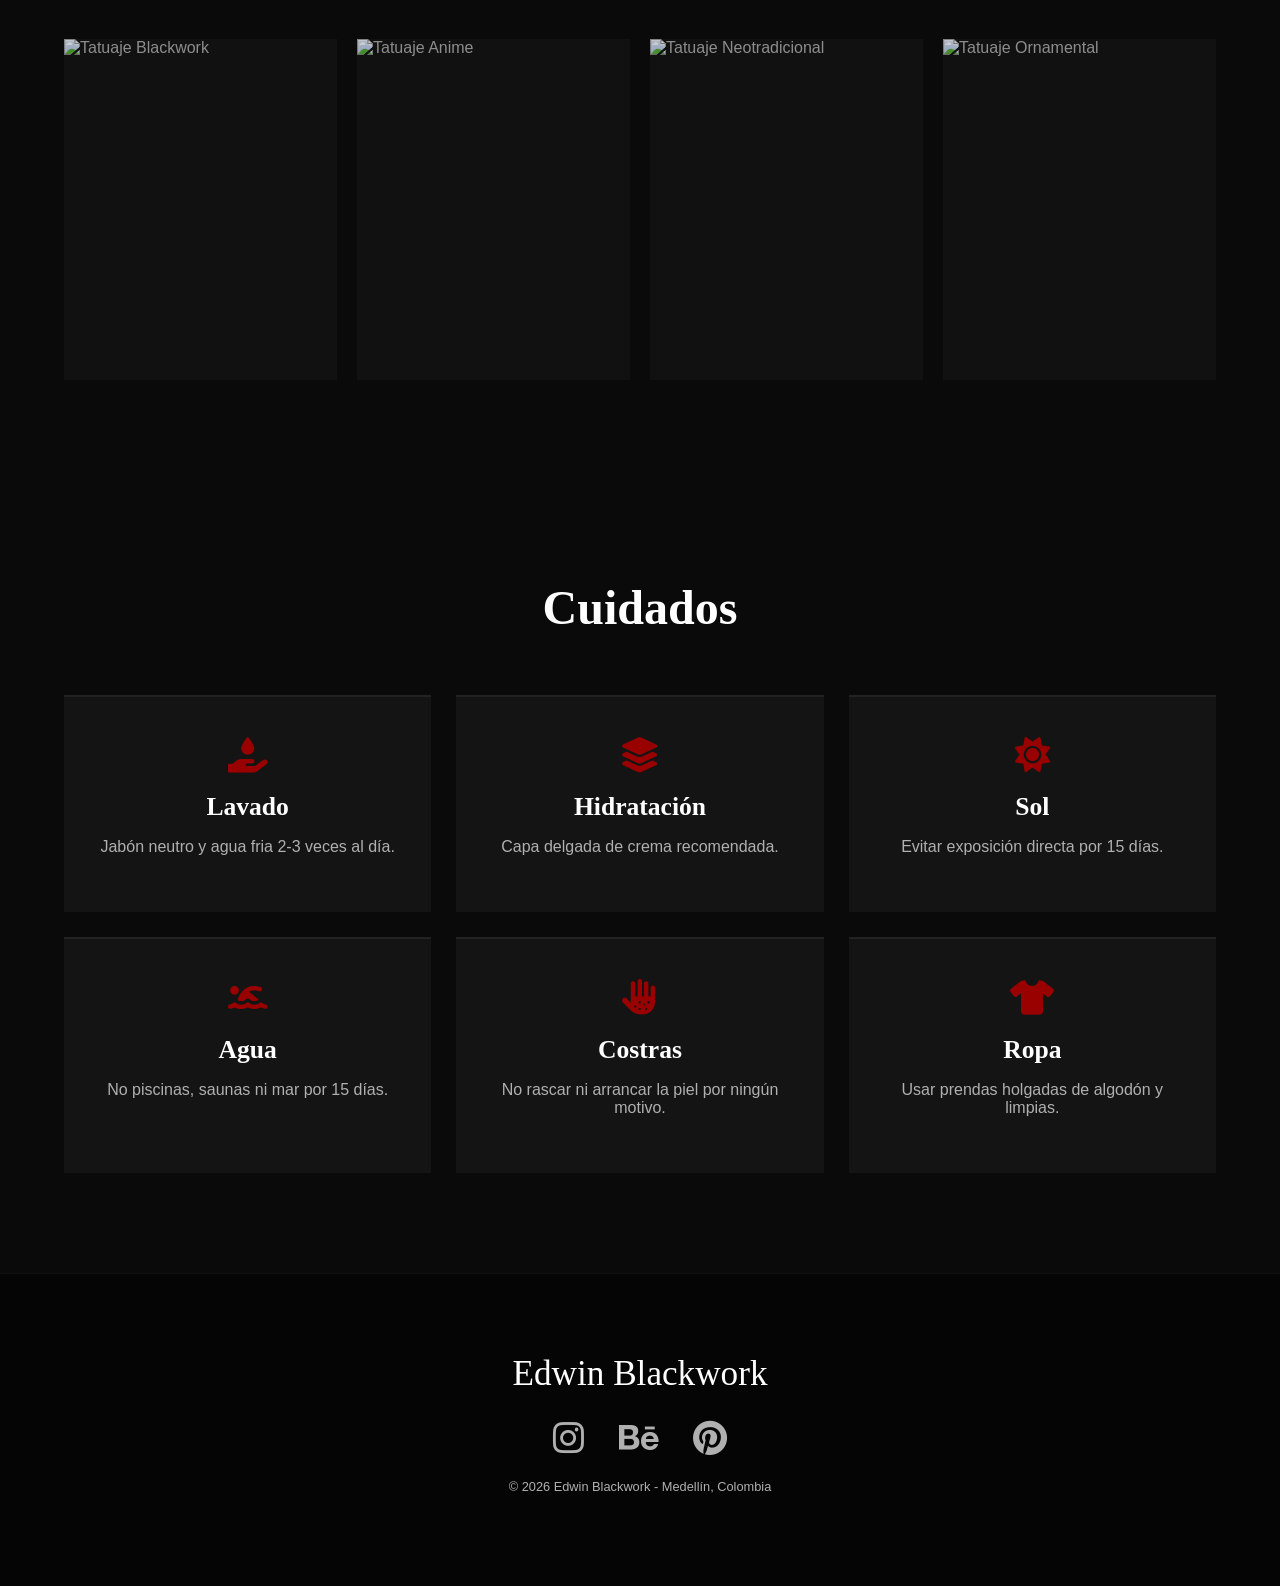
==== commit 8608a1df: "Update index.html" ====
--- a/index.html
+++ b/index.html
@@ -61,7 +61,7 @@
                 <img src="tatuaje2.jpg" alt="Tatuaje Anime">
             </div>
             <div class="gallery-item">
-                <img src="tatuaje3.jpg" alt="Tatuaje Neotradicional">
+                <img src="tatuaje-santa-muerte-neotradicional-medellin-edwin-blackwork.jpg" alt="Tatuaje Neotradicional">
             </div>
             <div class="gallery-item">
                 <img src="tatuaje4.jpg" alt="Tatuaje Ornamental">
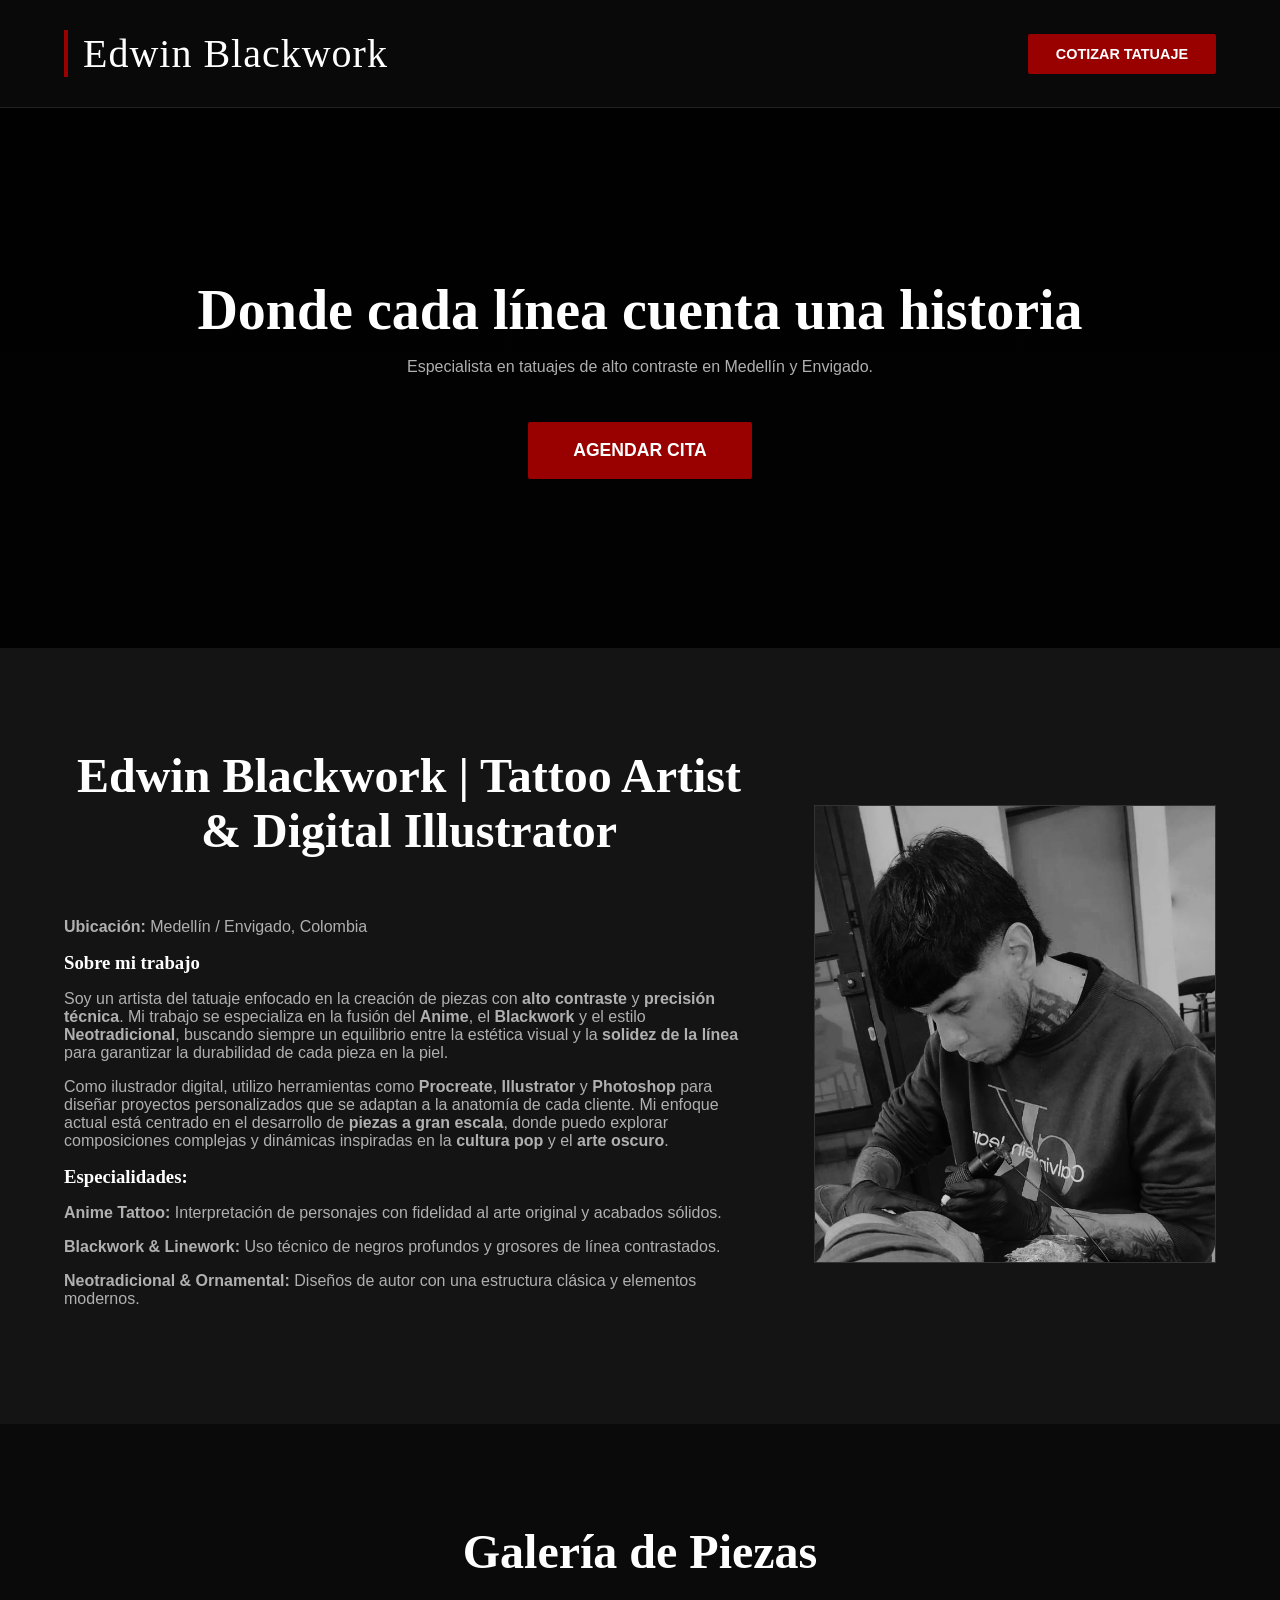
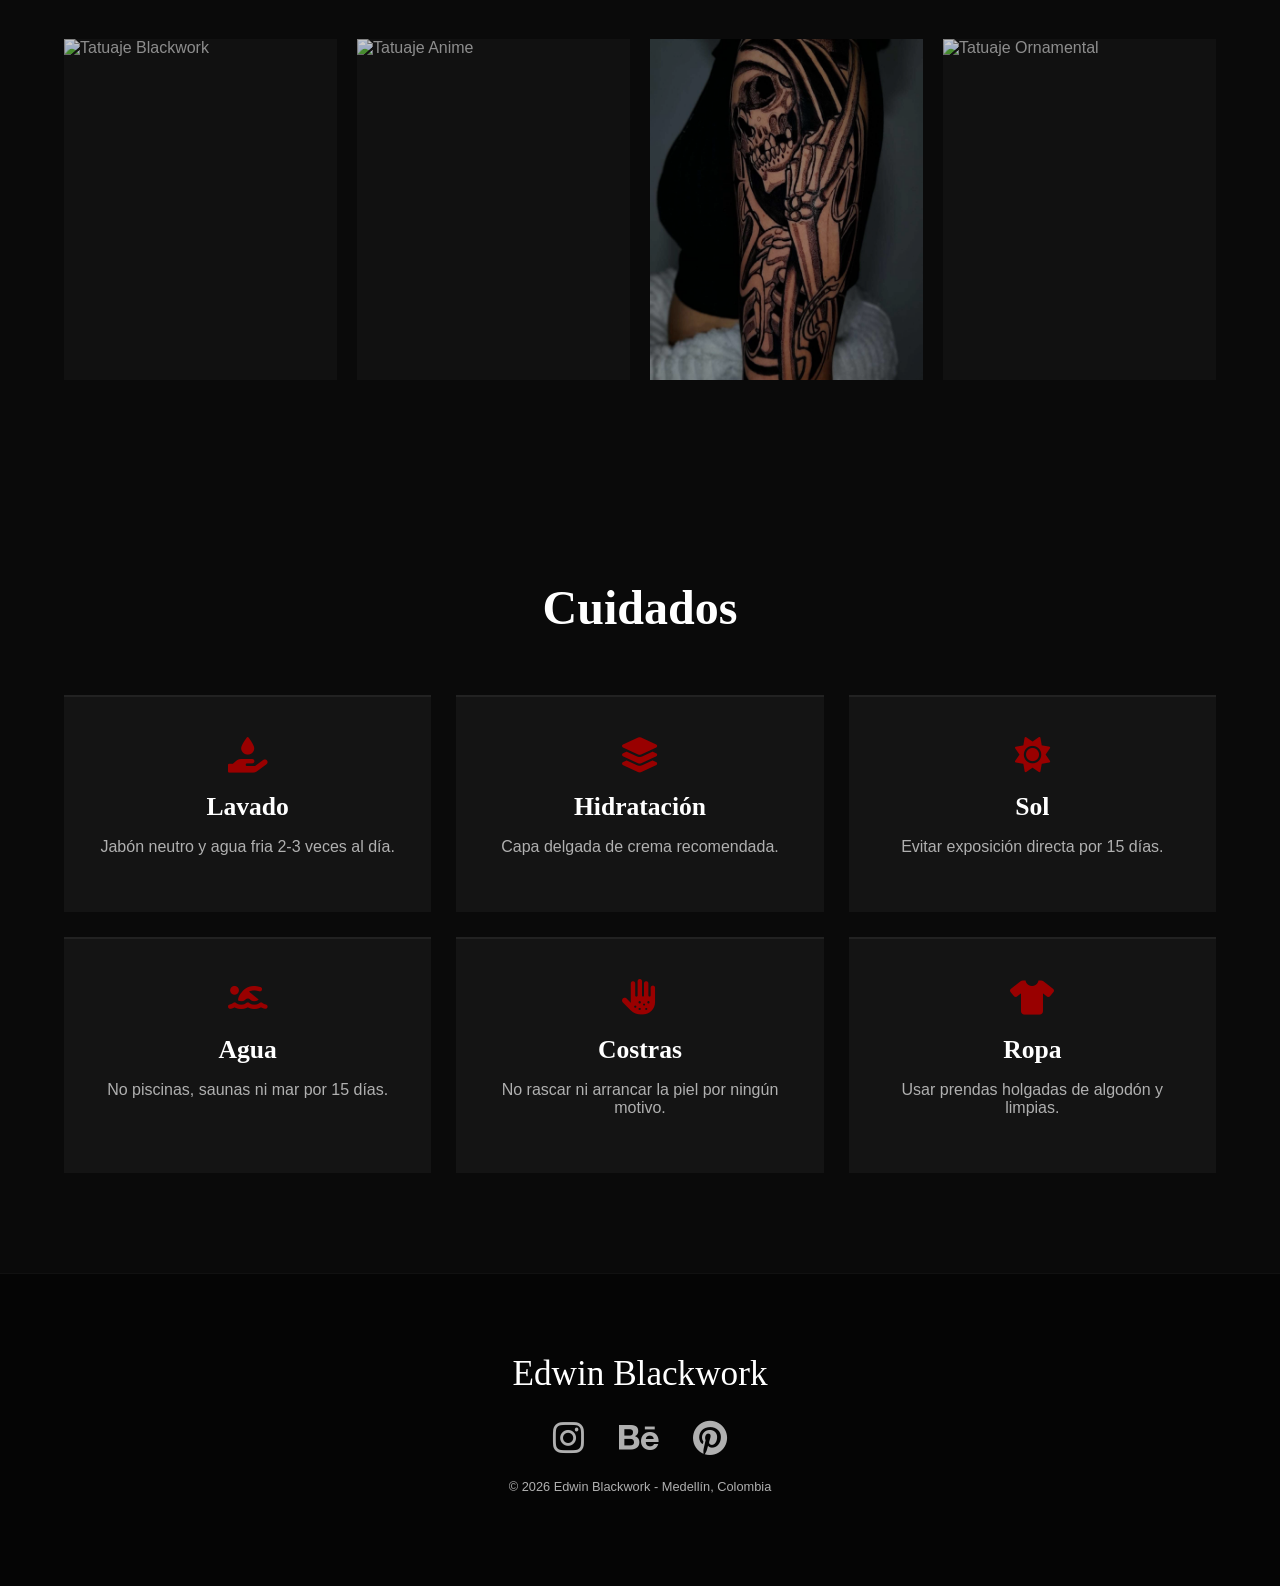
==== commit eef4e02e: "Update index.html" ====
--- a/index.html
+++ b/index.html
@@ -61,7 +61,7 @@
                 <img src="tatuaje2.jpg" alt="Tatuaje Anime">
             </div>
             <div class="gallery-item">
-                <img src="tatuaje-santa-muerte-neotradicional-medellin-edwin-blackwork.jpg" alt="Tatuaje Neotradicional">
+                <img src="tatuaje-santa-muerte-neotradicional-medellin-edwin-blackwork.jpg.jpg" alt="Tatuaje Neotradicional">
             </div>
             <div class="gallery-item">
                 <img src="tatuaje4.jpg" alt="Tatuaje Ornamental">
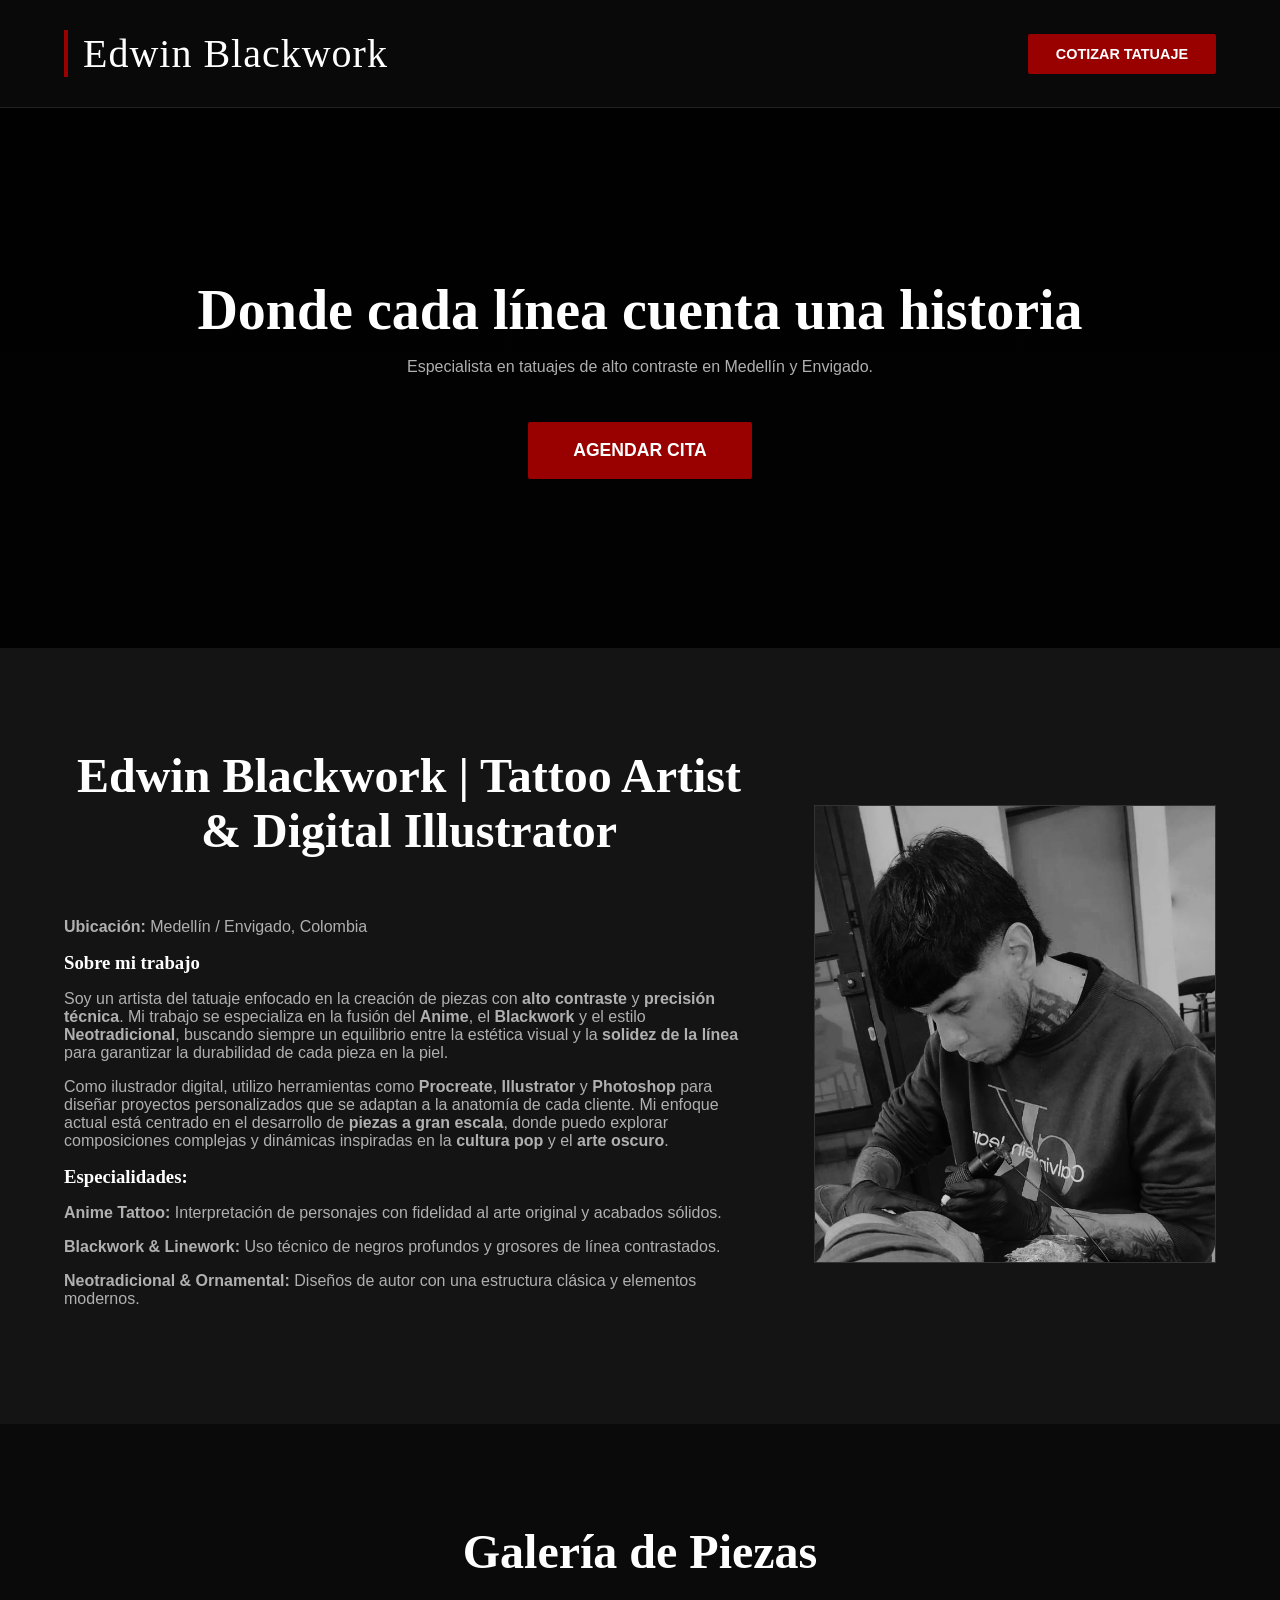
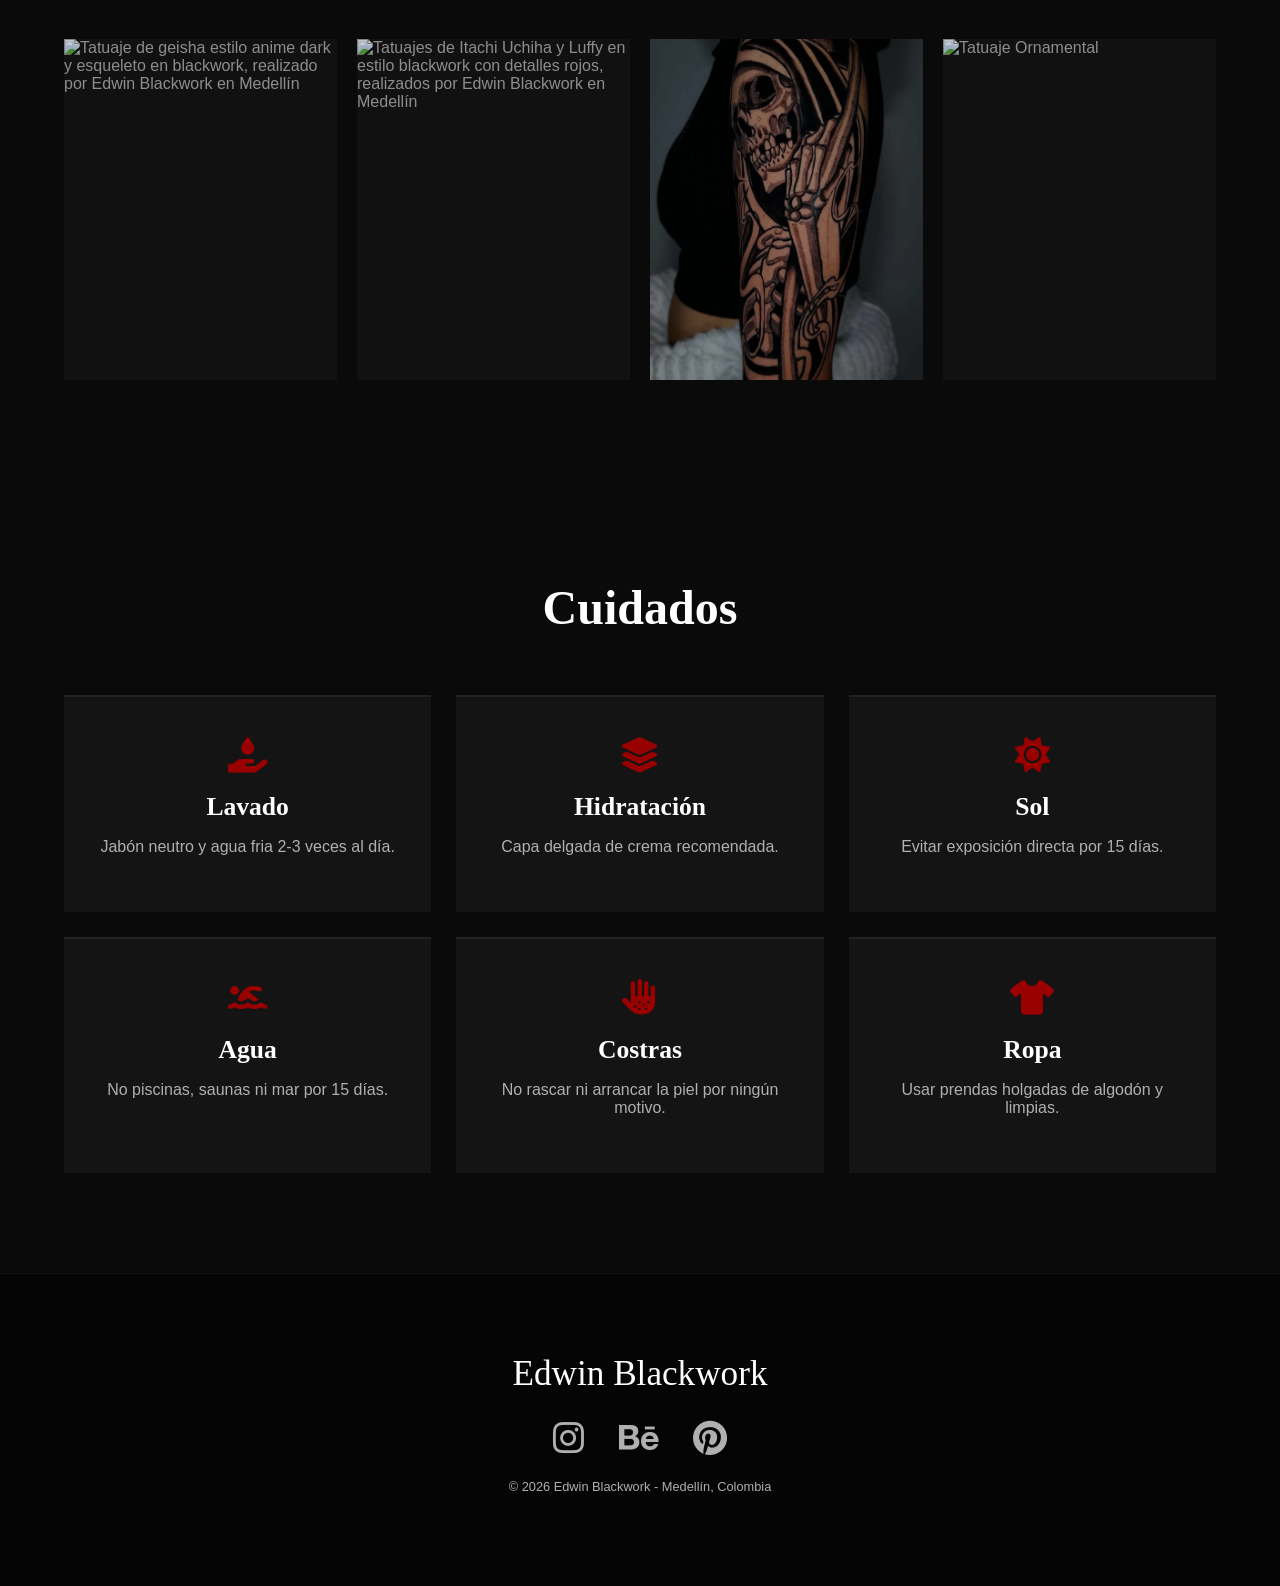
==== commit 145c0588: "Update index.html" ====
--- a/index.html
+++ b/index.html
@@ -55,10 +55,10 @@
         <div class="gallery-grid">
             <!-- Todas las fotos aquí deben ser 1080x1350 -->
             <div class="gallery-item">
-                <img src="tatuaje1.jpg" alt="Tatuaje Blackwork">
+                <img src="tatuaje-geisha-anime-dark-blackwork-medellin-edwin-blackwork.jpg" alt="Tatuaje de geisha estilo anime dark y esqueleto en blackwork, realizado por Edwin Blackwork en Medellín"">
             </div>
             <div class="gallery-item">
-                <img src="tatuaje2.jpg" alt="Tatuaje Anime">
+                <img src="tatuaje-anime-itachi-luffy-blackwork-medellin-edwin-blackwork.png" alt="Tatuajes de Itachi Uchiha y Luffy en estilo blackwork con detalles rojos, realizados por Edwin Blackwork en Medellín">
             </div>
             <div class="gallery-item">
                 <img src="tatuaje-santa-muerte-neotradicional-medellin-edwin-blackwork.jpg.jpg" alt="Tatuaje Neotradicional">
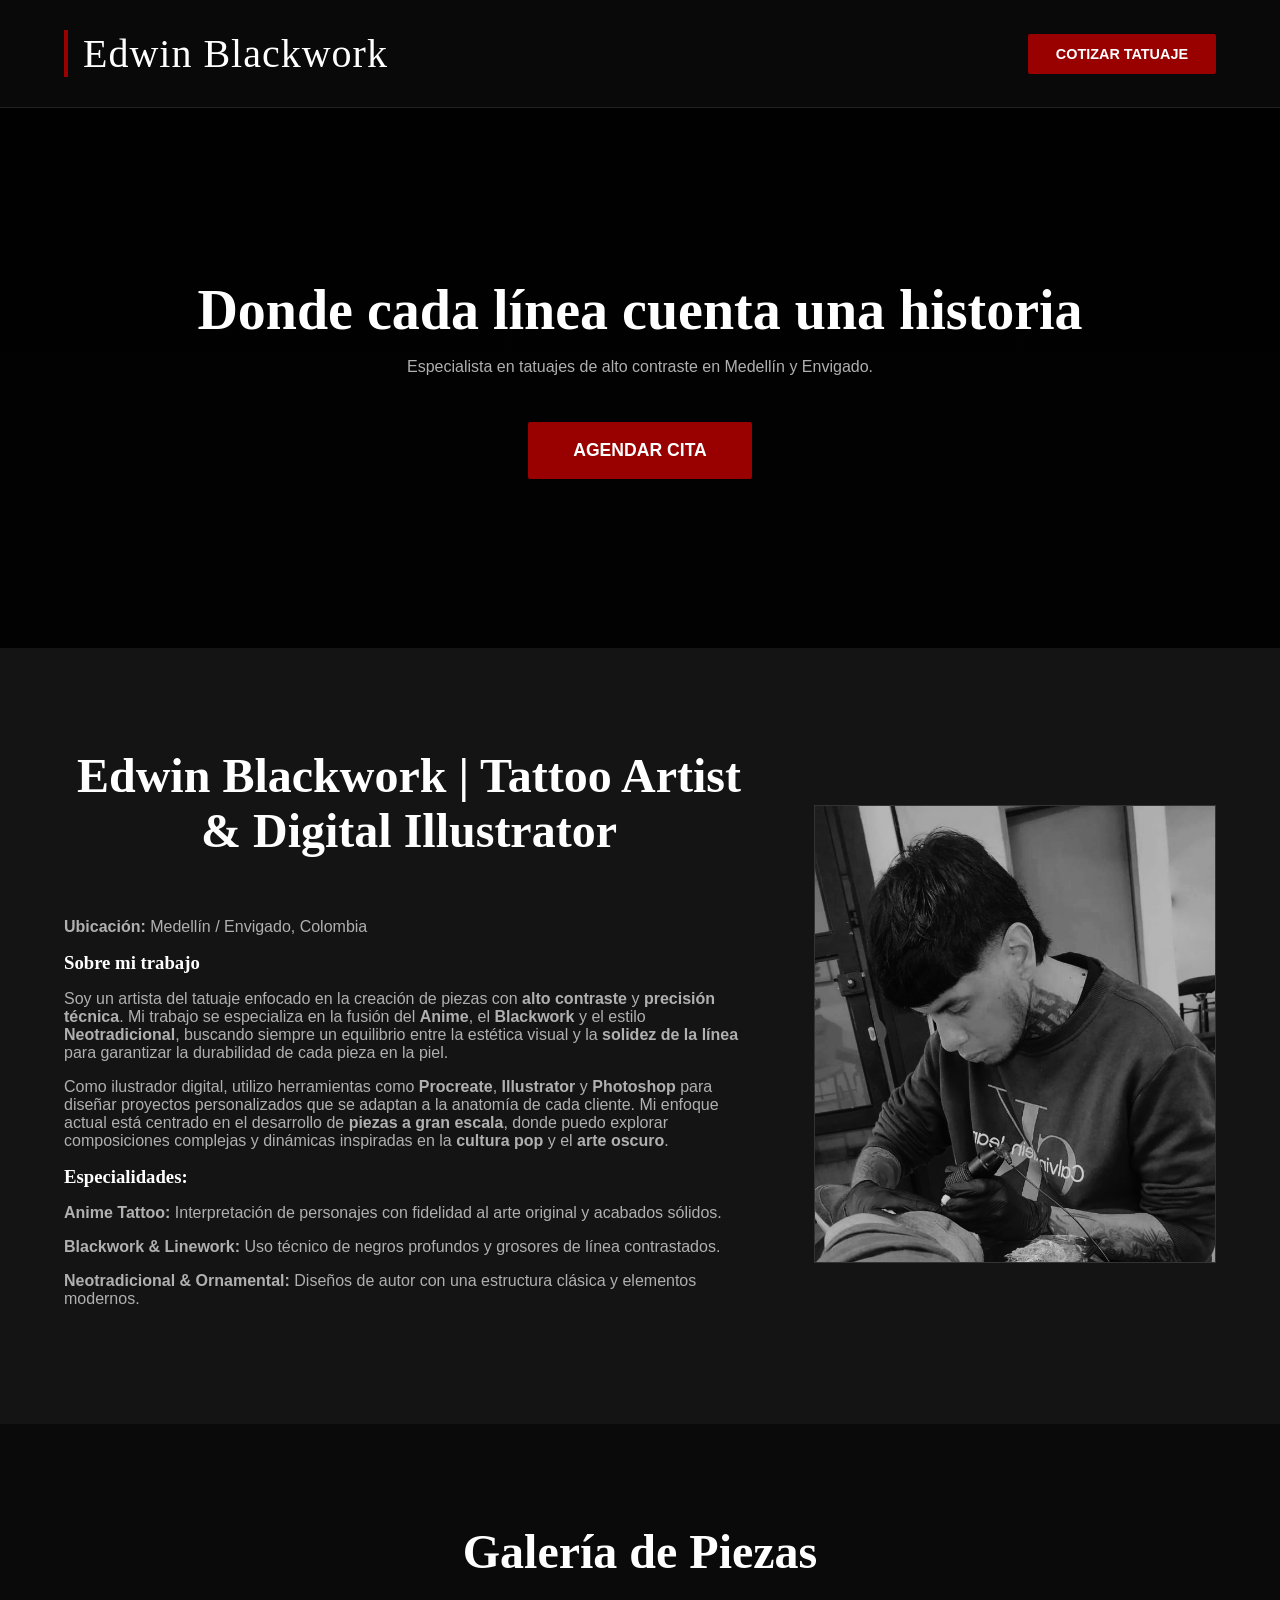
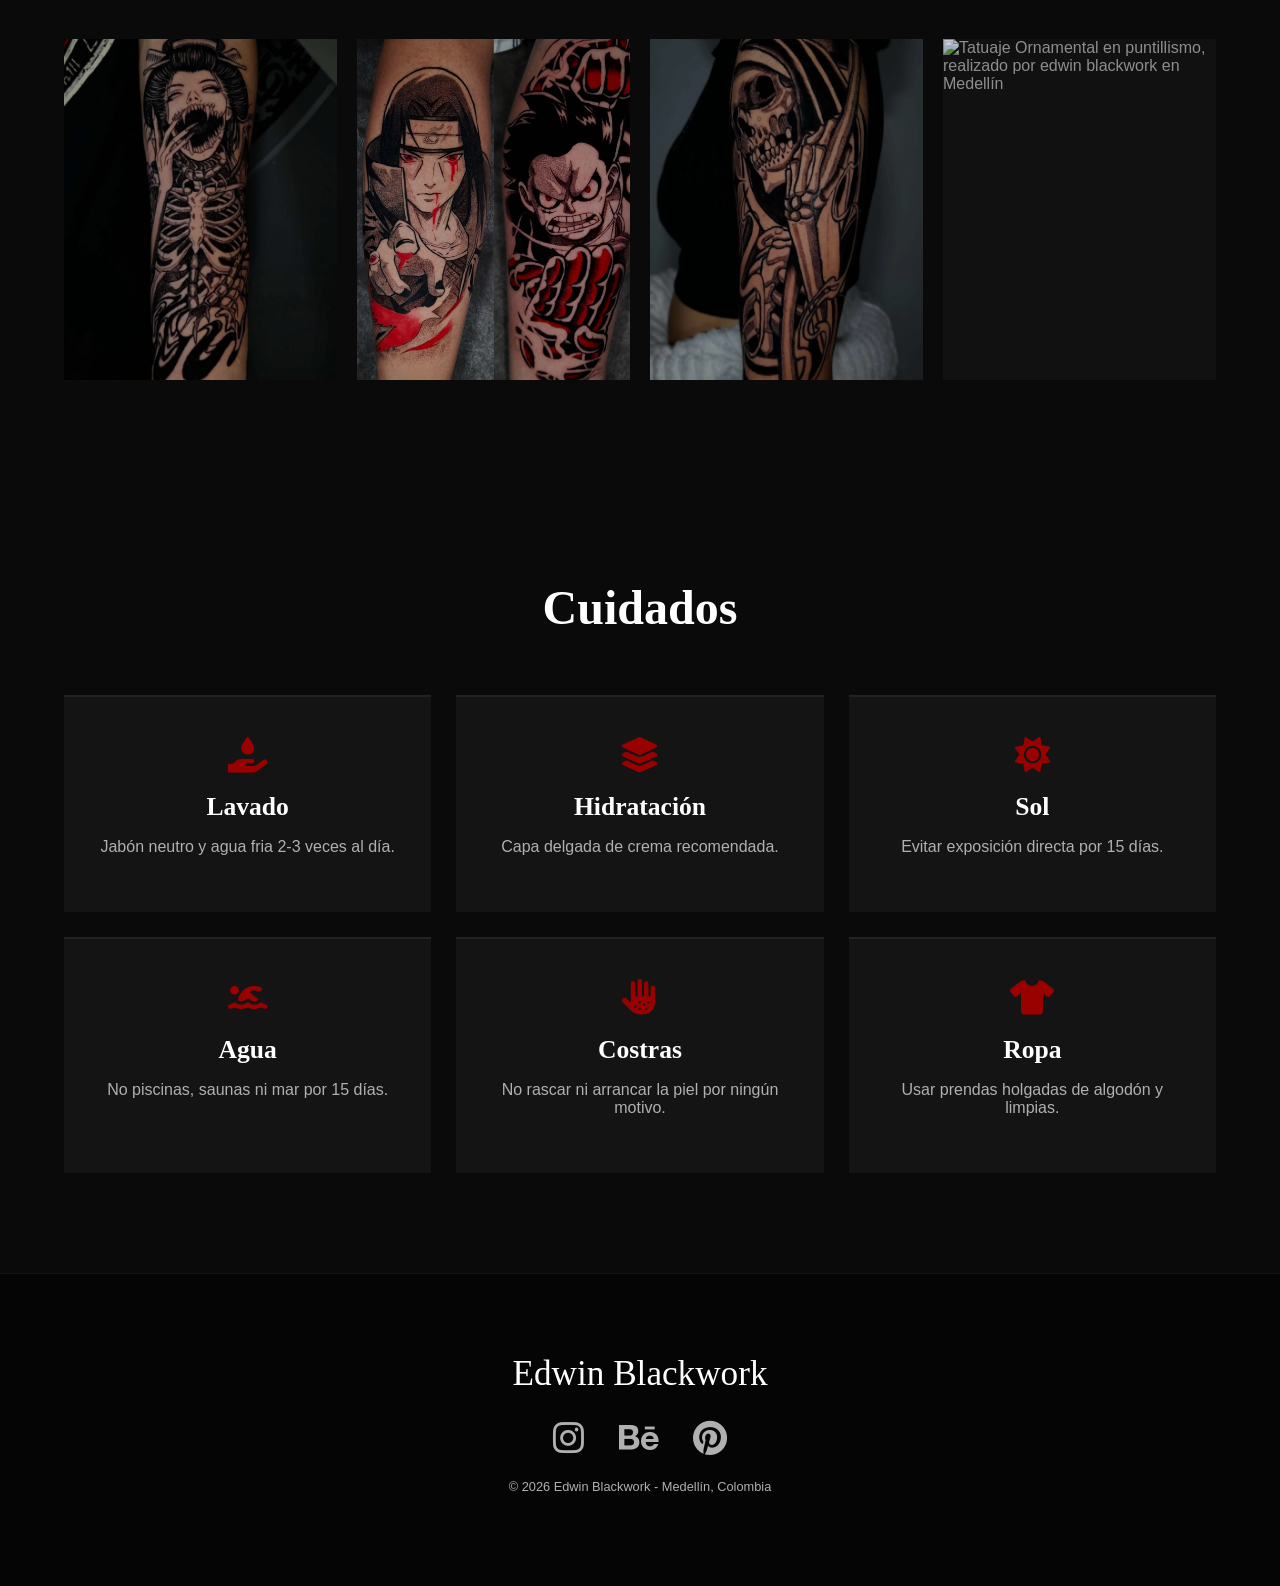
==== commit 945bd525: "Update index.html" ====
--- a/index.html
+++ b/index.html
@@ -64,7 +64,7 @@
                 <img src="tatuaje-santa-muerte-neotradicional-medellin-edwin-blackwork.jpg.jpg" alt="Tatuaje Neotradicional">
             </div>
             <div class="gallery-item">
-                <img src="tatuaje4.jpg" alt="Tatuaje Ornamental">
+                <img src="tatuaje-ornamental-medellin-edwin-blackwork.jpg" alt="Tatuaje Ornamental en puntillismo, realizado por edwin blackwork en Medellín">
             </div>
         </div>
     </section>
